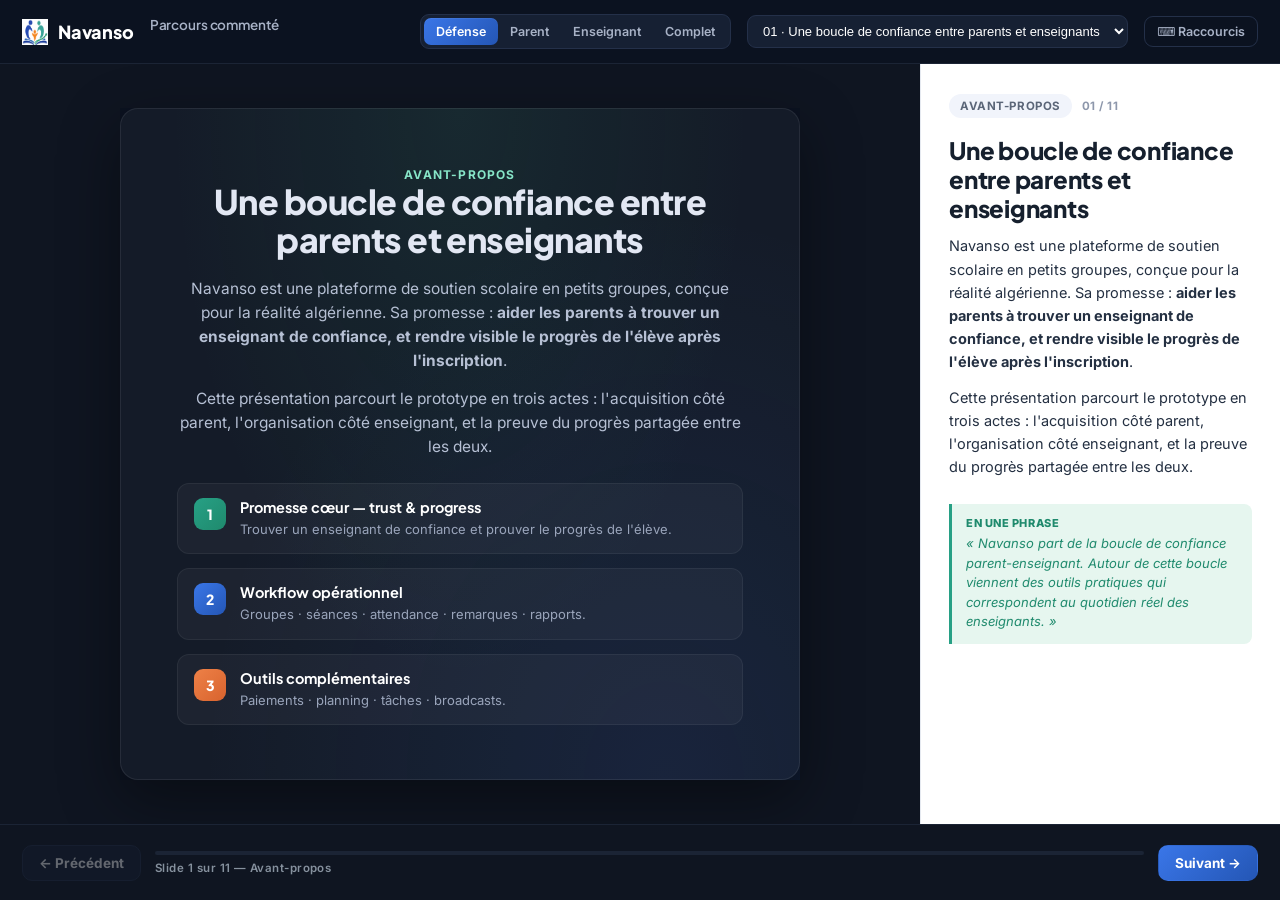
==== 03_CODED_MVP/navanso-coded-mvp-v1/walkthrough.html @ d0562bd4 "Initial commit: Navanso prototype + walkthrough (modes defense / parent / enseignant / complet)" ====
<!DOCTYPE html>
<html lang="fr">
<head>
<meta charset="utf-8"/>
<meta name="viewport" content="width=device-width,initial-scale=1"/>
<title>Navanso · Parcours commenté</title>
<link rel="preconnect" href="https://fonts.googleapis.com"/>
<link rel="preconnect" href="https://fonts.gstatic.com" crossorigin/>
<link href="https://fonts.googleapis.com/css2?family=Inter:wght@400;500;600;700;800&family=Plus+Jakarta+Sans:wght@600;700;800&display=swap" rel="stylesheet"/>
<style>
:root{
  --blue-700:#2456B5; --blue-800:#1E3A8A; --blue-600:#3A76E8; --blue-100:#D9E4FB; --blue-50:#EEF3FD;
  --green-700:#1F8A6D; --green-600:#27A085; --green-100:#D6F0E2; --green-50:#E6F6EF;
  --orange-600:#D8632E; --orange-500:#EE8147; --orange-50:#FDEEDF;
  --ink:#16202E; --ink-2:#243042; --muted:#5B6678; --faint:#8D97AB;
  --line:#E5E9F0; --line-2:#F0F2F7; --bg:#F4F6FA;
  --font:'Inter',system-ui,sans-serif;
  --font-d:'Plus Jakarta Sans','Inter',system-ui,sans-serif;
}
*{box-sizing:border-box}
html,body{height:100%;margin:0;padding:0}
body{font-family:var(--font);background:#0B1220;color:var(--ink);overflow:hidden}
button{font-family:inherit}

.stage{
  display:grid;
  grid-template-columns:1fr 400px;
  grid-template-rows:64px 1fr 76px;
  grid-template-areas:
    "topbar topbar"
    "frame  commentary"
    "footer footer";
  height:100vh; width:100vw;
}

/* TOPBAR */
.topbar{
  grid-area:topbar; background:#0B1220; color:#fff;
  display:flex; align-items:center; gap:16px;
  padding:0 22px; border-bottom:1px solid #1B2435;
}
.topbar .brand{display:flex;align-items:center;gap:10px;font-family:var(--font-d);font-weight:800;letter-spacing:-.01em;font-size:18px}
.topbar .brand img{height:26px;width:26px}
.topbar .title{font-weight:600;color:#A8B2C6;font-size:13.5px}
.topbar .spacer{flex:1}
.topbar .pick{
  background:#162033; color:#fff; border:1px solid #243049; border-radius:9px;
  padding:7px 11px; font-size:13px; outline:none; min-width:280px;
}
.topbar .help-btn{
  background:transparent; color:#A8B2C6; border:1px solid #243049; border-radius:9px;
  padding:7px 12px; font-size:12.5px; font-weight:600; cursor:pointer;
}
.topbar .help-btn:hover{background:#162033;color:#fff}
.mode-seg{
  display:inline-flex; background:#162033; border:1px solid #243049; border-radius:9px; padding:3px;
}
.mode-seg button{
  background:transparent; color:#A8B2C6; border:0; padding:6px 12px; font-size:12.5px;
  font-weight:600; border-radius:7px; cursor:pointer; transition:.15s ease;
}
.mode-seg button.on{background:linear-gradient(135deg,#3A76E8,#2456B5); color:#fff; box-shadow:0 1px 0 rgba(255,255,255,.06) inset}
.mode-seg button:hover:not(.on){background:rgba(255,255,255,.05); color:#fff}

/* FRAME PANE */
.frame-pane{grid-area:frame; position:relative; background:#0F1521; overflow:hidden}
.frame-wrap{
  position:absolute; inset:0; display:flex; align-items:center; justify-content:center;
  padding:20px; overflow:hidden;
}
.iframe-desktop{
  width:1440px; height:900px; border:0; background:#fff;
  box-shadow:0 30px 80px rgba(0,0,0,.45), 0 0 0 1px rgba(255,255,255,.05);
  border-radius:14px; transform:scale(0.62); transform-origin:center center;
  transition:opacity .25s ease;
}
.iframe-mobile-wrap{
  position:relative; width:400px; height:740px; padding:12px;
  background:#0F1521; border:1.5px solid #1F2840; border-radius:42px;
  box-shadow:0 30px 80px rgba(0,0,0,.55), inset 0 0 0 1px rgba(255,255,255,.04);
}
.iframe-mobile-wrap::before{
  content:''; position:absolute; top:6px; left:50%; transform:translateX(-50%);
  width:88px; height:5px; background:#1F2840; border-radius:99px;
}
.iframe-mobile{
  width:100%; height:100%; border:0; background:#fff; border-radius:30px;
}
.frame-loading{
  position:absolute; inset:0; display:flex; align-items:center; justify-content:center;
  color:#5C6885; font-size:13px; pointer-events:none; opacity:0; transition:opacity .2s;
}
.frame-loading.on{opacity:1}
.no-frame{
  display:flex; align-items:center; justify-content:center;
  background:radial-gradient(ellipse at 50% 0%, rgba(46,168,108,.10), transparent 60%),
             radial-gradient(ellipse at 80% 100%, rgba(58,118,232,.10), transparent 60%),
             #0B1220;
}
.no-frame .card{
  background:rgba(255,255,255,.04); border:1px solid rgba(255,255,255,.08);
  border-radius:18px; padding:54px 56px; max-width:680px; text-align:center; color:#E2E7F3;
  box-shadow:0 20px 60px rgba(0,0,0,.40);
}
.no-frame .card .kicker{
  color:#86E5C7; font-size:12px; font-weight:700; letter-spacing:.10em; text-transform:uppercase;
  margin-bottom:14px;
}
.no-frame .card h2{
  font-family:var(--font-d); font-size:34px; font-weight:800; line-height:1.12;
  margin:0 0 18px; letter-spacing:-.015em;
}
.no-frame .card p{margin:0 0 14px; color:#B6C0D4; font-size:15.5px; line-height:1.55}
.no-frame .layers{display:grid;gap:14px;margin-top:24px;text-align:left}
.no-frame .layer{
  display:flex;align-items:flex-start;gap:14px;
  padding:14px 16px;background:rgba(255,255,255,.04);border-radius:12px;border:1px solid rgba(255,255,255,.06);
}
.no-frame .layer .num{
  flex:none; width:32px;height:32px;border-radius:9px;display:grid;place-items:center;
  font-family:var(--font-d);font-weight:800;font-size:14px;color:#fff;
}
.no-frame .layer.l1 .num{background:linear-gradient(135deg,#27A085,#1F8A6D)}
.no-frame .layer.l2 .num{background:linear-gradient(135deg,#3A76E8,#2456B5)}
.no-frame .layer.l3 .num{background:linear-gradient(135deg,#EE8147,#D8632E)}
.no-frame .layer h4{margin:0 0 4px;font-size:14.5px;font-weight:700;color:#fff;font-family:var(--font-d)}
.no-frame .layer p{margin:0;font-size:13px;color:#9AA5BB;line-height:1.5}

/* COMMENTARY */
.comm-pane{
  grid-area:commentary; background:#fff; padding:30px 28px 24px;
  overflow-y:auto; border-left:1px solid var(--line);
  display:flex; flex-direction:column; gap:0;
}
.act-row{display:flex; align-items:center; gap:10px; margin-bottom:18px}
.act-badge{
  display:inline-flex; align-items:center; gap:8px;
  padding:5px 11px; border-radius:99px; font-size:11.5px; font-weight:700;
  letter-spacing:.05em; text-transform:uppercase;
}
.act-badge.intro{background:#F1F4FB;color:var(--muted)}
.act-badge.a1{background:var(--green-50);color:var(--green-700)}
.act-badge.a2{background:var(--blue-50);color:var(--blue-700)}
.act-badge.a3{background:var(--orange-50);color:var(--orange-600)}
.act-badge.outils{background:#EEF1F7;color:#3F4A60}
.act-badge.close{background:#0B1220;color:#86E5C7}
.act-badge.valid-parent{background:var(--green-50);color:var(--green-700)}
.act-badge.valid-tutor{background:var(--blue-50);color:var(--blue-700)}
.step-num{font-size:11.5px; font-weight:700; color:var(--faint); letter-spacing:.04em}
.title{
  font-family:var(--font-d); font-size:24px; font-weight:800; line-height:1.2;
  margin:0 0 12px; letter-spacing:-.01em; color:var(--ink);
}
.subtitle{font-size:13px; color:var(--faint); font-weight:600; margin:0 0 18px}
.commentary p{font-size:14.5px; line-height:1.6; color:var(--ink-2); margin:0 0 12px}
.why{
  margin-top:18px; padding:14px 16px; border-radius:12px;
  background:linear-gradient(140deg, var(--blue-50), #fff 70%);
  border:1px solid var(--blue-100);
}
.why .eyebrow{
  font-size:11px; font-weight:800; color:var(--blue-700); letter-spacing:.06em;
  text-transform:uppercase; margin-bottom:6px; display:block;
}
.why p{font-size:13.5px; line-height:1.55; color:var(--ink-2); margin:0}
.quote{
  margin-top:14px; padding:12px 14px; border-left:3px solid var(--green-600);
  background:var(--green-50); border-radius:0 8px 8px 0;
}
.quote span{
  font-size:11px; font-weight:800; color:var(--green-700); letter-spacing:.05em;
  text-transform:uppercase; display:block; margin-bottom:4px;
}
.quote p{font-size:13px; line-height:1.5; color:var(--green-700); margin:0; font-style:italic}

/* FOOTER */
.footer{
  grid-area:footer; background:#0F1521; color:#fff;
  display:flex; align-items:center; gap:14px; padding:0 22px;
  border-top:1px solid #1B2435;
}
.btn{
  display:inline-flex; align-items:center; gap:8px;
  padding:9px 16px; border-radius:10px; font-size:13.5px; font-weight:700;
  border:1px solid #243049; background:#162033; color:#fff; cursor:pointer;
  transition:all .15s ease;
}
.btn:hover:not(:disabled){background:#1E2A42;border-color:#324A75}
.btn:disabled{opacity:.35;cursor:not-allowed}
.btn.primary{background:linear-gradient(135deg,#3A76E8,#2456B5);border-color:transparent}
.btn.primary:hover{background:linear-gradient(135deg,#4685F3,#2A60C8)}
.progress{flex:1; display:flex; flex-direction:column; gap:6px}
.progress .bar{
  height:4px; background:#1B2435; border-radius:2px; overflow:hidden;
}
.progress .bar i{
  display:block; height:100%; background:linear-gradient(90deg,#27A085,#3A76E8,#EE8147);
  border-radius:2px; transition:width .35s ease;
}
.progress .label{font-size:11.5px; color:#86919E; font-weight:600; letter-spacing:.04em}

/* HELP OVERLAY */
.help-overlay{
  position:fixed; inset:0; background:rgba(8,12,22,.78); z-index:50;
  display:flex; align-items:center; justify-content:center; padding:20px;
  opacity:0; pointer-events:none; transition:opacity .2s;
}
.help-overlay.on{opacity:1; pointer-events:auto}
.help-overlay .box{
  background:#fff; border-radius:18px; max-width:520px; width:100%;
  padding:30px 32px; box-shadow:0 30px 80px rgba(0,0,0,.50);
}
.help-overlay h3{font-family:var(--font-d); font-size:20px; margin:0 0 14px; font-weight:800}
.help-overlay .key{
  display:inline-block; min-width:34px; padding:3px 8px; background:var(--bg);
  border:1px solid var(--line); border-radius:6px; font-family:Menlo,monospace; font-size:12px;
  text-align:center; font-weight:700; margin-right:8px;
}
.help-overlay .kr{display:flex;align-items:center;gap:10px;padding:6px 0;font-size:13.5px;color:var(--ink-2)}

/* Mid-size screens — keep the side-by-side layout but shrink the iframe */
@media (max-width: 1280px){
  .stage{grid-template-columns:1fr 360px}
  .iframe-desktop{transform:scale(0.54)}
}
@media (max-width: 1100px){
  .stage{grid-template-columns:1fr 320px}
  .iframe-desktop{transform:scale(0.46)}
}

/* Mobile hint banner — hidden by default (desktop), shown only on mobile */
.mobile-hint{display:none}

/* B19.2 + B19.3 — Mobile (tablets in portrait + phones).
   Layout uses flex column with explicit `order` so the commentary appears
   ABOVE the iframe. The iframe gets a phone-bezel look (rounded corners +
   notch indicator) so it visually reads as an interactive phone screen,
   and a hint banner above it tells the user it's tappable/scrollable. */
@media (max-width: 860px){
  html, body{overflow:auto; height:auto}
  .stage{
    display:flex; flex-direction:column;
    height:auto; min-height:100vh; width:100%;
    grid-template-columns:none; grid-template-rows:none; grid-template-areas:none;
  }

  /* Order: topbar → commentary → frame (with hint inside) → footer */
  .topbar    {order:1; position:sticky; top:0;    z-index:30; height:56px; padding:0 12px; gap:8px}
  .comm-pane {order:2}
  .frame-pane{order:3}
  .footer    {order:4; position:sticky; bottom:0; z-index:30; height:60px; padding:0 14px; gap:10px}

  /* Topbar cleanup */
  .topbar .brand{font-size:15px}
  .topbar .brand img{height:22px;width:22px}
  .topbar .title{display:none}
  .topbar .help-btn{display:none}
  .topbar .pick{display:none}
  .topbar .spacer{display:none}
  .mode-seg{padding:2px; margin-left:auto}
  .mode-seg button{padding:6px 9px; font-size:11.5px; border-radius:6px}

  /* Commentary above the iframe — with a left accent stripe coloured
     by the current act, for a smoother visual tie to the content. */
  .comm-pane{
    grid-area:auto; background:#fff;
    border-left:0; border-bottom:1px solid var(--line);
    padding:18px 20px 20px;
    max-height:none; overflow:visible;
    position:relative;
  }
  .comm-pane::before{
    content:''; position:absolute;
    left:0; top:18px; bottom:18px; width:3px;
    background:var(--act-color, var(--blue-700));
    border-radius:0 3px 3px 0;
  }
  .title{font-size:20px; line-height:1.2; margin:0 0 10px; letter-spacing:-.01em}
  .commentary p{font-size:14px; line-height:1.55; margin-bottom:10px; color:var(--ink-2)}
  .why{margin-top:14px; padding:11px 13px; background:var(--bg); border:1px solid var(--line); border-radius:10px}
  .why .eyebrow{font-size:10.5px}
  .why p{font-size:13px; line-height:1.5}
  .quote{margin-top:12px; padding:10px 13px}
  .quote p{font-size:12.5px; line-height:1.5}
  .quote span{font-size:10.5px}
  .act-row{margin-bottom:12px; gap:8px}
  .act-badge{font-size:10.5px; padding:4px 9px}
  .step-num{font-size:11px}

  /* Mobile hint banner — shows "scroll/tap to interact" cue */
  .mobile-hint{
    display:flex; align-items:center; justify-content:center; gap:8px;
    padding:11px 14px;
    background:linear-gradient(180deg,#162033,#0F1521);
    color:#B6C0D4; font-size:12.5px; font-weight:600;
    border-bottom:1px solid #1F2840;
  }
  .mobile-hint .ic{font-size:15px}

  /* Frame pane = phone bezel area */
  .frame-pane{
    grid-area:auto; display:flex; flex-direction:column;
    overflow:visible; padding:0; min-height:560px;
    background:#0B1220;
  }
  .frame-wrap{
    position:relative; inset:auto;
    padding:16px 12px 22px;
    flex:1;
    display:flex; flex-direction:column;
    align-items:center; justify-content:flex-start;
  }
  /* Notch indicator (small pill at top of the frame) */
  .frame-wrap::before{
    content:''; display:block;
    width:70px; height:4px; background:#1F2840;
    border-radius:99px; margin:0 auto 12px;
  }

  /* All iframes (desktop + mobile screens) look like phone-screens on mobile */
  .iframe-desktop, .iframe-mobile{
    width:100%; max-width:360px; margin:0 auto;
    display:block; background:#fff;
    border-radius:18px; transform:none;
    box-shadow:0 10px 28px rgba(0,0,0,.40);
  }
  .iframe-desktop{height:540px}
  .iframe-mobile{height:540px}

  /* Mobile-only slides had their own bezel — strip it (frame-wrap is the bezel now) */
  .iframe-mobile-wrap{
    width:auto; max-width:none; height:auto;
    padding:0; margin:0;
    background:transparent; border:0; box-shadow:none;
  }
  .iframe-mobile-wrap::before{display:none}

  /* Intro / closing / validation slides have NO iframe; the commentary panel
     already shows their content. Drop the duplicate no-frame card on mobile. */
  body.no-iframe-slide .frame-pane{display:none}
  body.no-iframe-slide .mobile-hint{display:none}

  .btn{padding:8px 12px; font-size:12.5px}
  .progress .label{font-size:10.5px}
}

/* Extra-narrow phones — hide brand text, shrink mode buttons further */
@media (max-width: 420px){
  .topbar .brand span{display:none}
  .mode-seg button{padding:5px 7px; font-size:11px}
  .btn{padding:7px 10px; font-size:12px}
}
</style>
</head>
<body>
<div class="stage">

  <!-- TOPBAR -->
  <header class="topbar">
    <div class="brand">
      <img src="assets/navanso-mark.png" alt="Navanso"/>
      <span>Navanso</span>
    </div>
    <span class="title">Parcours commenté</span>
    <div class="spacer"></div>
    <div class="mode-seg" id="modeSeg">
      <button data-mode="defense" title="Parcours défense — 11 slides, ≈ 4 min">Défense</button>
      <button data-mode="parent"  title="Validation côté parent — 9 slides, ≈ 3-4 min">Parent</button>
      <button data-mode="tutor"   title="Validation côté enseignant — 10 slides, ≈ 5-6 min">Enseignant</button>
      <button data-mode="full"    title="Walkthrough complet — 26 slides">Complet</button>
    </div>
    <select id="picker" class="pick" title="Aller à un écran"></select>
    <button class="help-btn" id="helpBtn">⌨ Raccourcis</button>
  </header>

  <!-- FRAME -->
  <div class="frame-pane" id="framePane">
    <!-- Hint banner shown only on mobile; hidden on text-only slides -->
    <div class="mobile-hint" id="mobileHint">
      <span class="ic">👆</span>
      <span>Faites défiler ou touchez l'écran pour interagir comme dans l'application.</span>
    </div>
    <div class="frame-wrap" id="frameWrap"></div>
    <div class="frame-loading" id="frameLoading">Chargement…</div>
  </div>

  <!-- COMMENTARY -->
  <aside class="comm-pane" id="commPane"></aside>

  <!-- FOOTER -->
  <footer class="footer">
    <button class="btn" id="prevBtn">← Précédent</button>
    <div class="progress">
      <div class="bar"><i id="progBar"></i></div>
      <div class="label"><span id="progLbl">—</span></div>
    </div>
    <button class="btn primary" id="nextBtn">Suivant →</button>
  </footer>
</div>

<!-- HELP -->
<div class="help-overlay" id="helpOv">
  <div class="box">
    <h3>Raccourcis clavier</h3>
    <div class="kr"><span class="key">→</span> Slide suivante</div>
    <div class="kr"><span class="key">←</span> Slide précédente</div>
    <div class="kr"><span class="key">Home</span> Première slide</div>
    <div class="kr"><span class="key">End</span> Dernière slide</div>
    <div class="kr"><span class="key">F</span> Plein écran (recommandé pour le jury)</div>
    <div class="kr"><span class="key">?</span> Cette aide</div>
    <div class="kr"><span class="key">Esc</span> Fermer</div>
  </div>
</div>

<script>
const PROTO = 'Navanso%20Prototype.html';

/* SLIDES — 26 étapes en 3 actes + intro + outils + closing.
   - hash      : route du prototype (vide = pas de frame, slide texte)
   - mobile    : true → cadre téléphone vertical
   - preCmd    : JS exécuté dans le contexte iframe avant la navigation
   - scrollTo  : sélecteur d'élément à scroller dans l'iframe après chargement
   - act       : intro | a1 | a2 | a3 | outils | close (classe CSS du badge)
   - actLabel  : libellé du badge en haut
   - title, body[], why, quote
*/
const SLIDES = [

  // ─── INTRO ───────────────────────────────────────────────────────────
  {
    act:'intro', actLabel:'Avant-propos', step:'00',
    title:'Une boucle de confiance entre parents et enseignants',
    body:[
      'Navanso est une plateforme de soutien scolaire en petits groupes, conçue pour la réalité algérienne. Sa promesse : <b>aider les parents à trouver un enseignant de confiance, et rendre visible le progrès de l\'élève après l\'inscription</b>.',
      'Cette présentation parcourt le prototype en trois actes : l\'acquisition côté parent, l\'organisation côté enseignant, et la preuve du progrès partagée entre les deux.'
    ],
    quote:'Navanso part de la boucle de confiance parent-enseignant. Autour de cette boucle viennent des outils pratiques qui correspondent au quotidien réel des enseignants.',
    layers:true
  },

  // ─── ACTE 1 — LE PARENT VEUT DE LA CONFIANCE ────────────────────────
  {
    act:'a1', actLabel:'Acte 1 · Le parent cherche un enseignant', step:'01',
    title:'Page d\'accueil — l\'élève au centre',
    hash:'landing',
    body:[
      'Trois figures gravitent autour de la marque Navanso : le parent, l\'enseignant et le rapport partagé. L\'élève, symbolisé par le logo central, est ce qui les relie.',
      'Deux appels à l\'action distincts : <b>Trouver un enseignant</b> pour les parents, <b>Devenir enseignant</b> pour les enseignants.'
    ],
    why:'Navanso s\'adresse à deux audiences qui vivent dans la même plateforme : les parents qui cherchent un suivi de qualité, et les enseignants qui veulent mieux organiser leur travail.'
  },
  {
    act:'a1', actLabel:'Acte 1 · Le parent cherche un enseignant', step:'02',
    title:'Le parcours en quatre étapes',
    hash:'landing', scrollText:'parcours',
    body:[
      'Quatre cartes résument l\'expérience du parent : <b>Je trouve un enseignant · Je demande une séance d\'essai · L\'enseignant suit mon enfant · Je reçois un rapport clair</b>.',
      'Le parcours est raconté à la première personne pour rendre le projet immédiatement concret.'
    ],
    why:'La séance d\'essai est placée délibérément au milieu du parcours : elle correspond à la pratique réelle où parents et enseignants se rencontrent avant tout engagement.'
  },
  {
    act:'a1', actLabel:'Acte 1 · Le parent cherche un enseignant', step:'03',
    title:'Recherche d\'enseignants',
    hash:'parent-search',
    body:[
      'Filtres par matière, niveau, wilaya et format (présentiel ou en ligne). Chaque carte affiche la capacité du groupe — par exemple <b>4 places restantes sur 8</b> — et une fourchette de prix indicative.',
      'L\'icône cœur permet de sauvegarder un enseignant pour le comparer plus tard.'
    ],
    why:'Voir la capacité du groupe et les places disponibles avant tout contact aide les parents à filtrer leurs choix sans appel inutile.'
  },
  {
    act:'a1', actLabel:'Acte 1 · Le parent cherche un enseignant', step:'04',
    title:'Profil de l\'enseignant',
    hash:'tutor-profile/t1',
    body:[
      'Présentation, matières enseignées, niveaux couverts, méthode pédagogique, groupes disponibles et vitrine avec les preuves fournies par l\'enseignant (diplômes, photos, témoignages).',
      'Un panneau de contact accompagne le parent tout au long de la lecture, avec un bouton WhatsApp et un exemple de rapport pour rassurer avant l\'échange.'
    ],
    why:'Le profil enseignant est l\'écran qui établit la confiance avant le premier contact. Il remplace les recommandations informelles par une présentation structurée et vérifiable.'
  },
  {
    act:'a1', actLabel:'Acte 1 · Le parent cherche un enseignant', step:'05',
    title:'Présélection et comparaison',
    hash:'shortlist',
    preCmd:'Nav.shortlistClear&&Nav.shortlistClear();["t1","t3","t4"].forEach(id=>Nav.shortlistToggle&&Nav.shortlistToggle(id));',
    body:[
      'Tableau de comparaison côte à côte : tarif, places disponibles, taille maximale, format, localisation, note moyenne, disponibilité d\'une séance d\'essai.',
      'Une note rappelle que beaucoup de parents préfèrent appeler deux ou trois enseignants par WhatsApp avant de choisir.'
    ],
    why:'Cette étape de comparaison existe déjà dans les habitudes des parents — Navanso la structure sans remplacer le contact direct.'
  },
  {
    act:'a1', actLabel:'Acte 1 · Le parent cherche un enseignant', step:'06',
    title:'Demande d\'inscription ou de séance d\'essai',
    hash:'inquiry/t1',
    body:[
      'Formulaire structuré : nom de l\'enfant, niveau, créneaux préférés, objectif. Une case à cocher permet de demander une <b>séance d\'essai gratuite</b>.',
      'À l\'envoi, l\'enseignant reçoit une notification et une conversation s\'ouvre automatiquement avec un message de bienvenue.'
    ],
    why:'La séance d\'essai offre au parent et à l\'enseignant l\'occasion de se rencontrer avant tout engagement, créant une transition plus douce entre la recherche et l\'inscription.'
  },

  // ─── ACTE 2 — L'ENSEIGNANT A BESOIN D'ORGANISATION ──────────────────
  {
    act:'a2', actLabel:'Acte 2 · L\'enseignant organise son suivi', step:'07',
    title:'Tableau de bord de l\'enseignant',
    hash:'dashboard',
    preCmd:'NavAuth&&NavAuth.login&&NavAuth.login();',
    body:[
      'Après la prise de contact, Navanso ne s\'arrête pas à la mise en relation : la plateforme aide l\'enseignante à structurer le suivi réel de l\'élève.',
      'En haut, une carte met en avant la <b>prochaine séance</b> avec son sujet, les points à reprendre et le lieu. Trois actions rapides en dessous : ajouter un élève, générer un rapport, voir les élèves à suivre.',
      'Une section liste les élèves qui méritent une attention particulière — présence en baisse ou rapport en attente d\'envoi.'
    ],
    why:'L\'enseignant voit immédiatement ce qui demande son attention, sans avoir à fouiller dans plusieurs menus.'
  },
  {
    act:'a2', actLabel:'Acte 2 · L\'enseignant organise son suivi', step:'08',
    title:'Navigation : Espace et Outils',
    hash:'dashboard',
    body:[
      'La barre latérale est organisée en deux groupes : <b>Espace</b> pour le suivi quotidien (tableau de bord, groupes, élèves, messages, évaluations, rapports), et <b>Outils</b> pour les fonctions complémentaires (planning, tâches, paiements).',
      'Cette séparation traduit la priorité accordée au suivi pédagogique par rapport à la gestion administrative.'
    ],
    why:'L\'organisation visuelle reflète la philosophie de Navanso : le suivi de l\'élève et la communication avec le parent passent avant la cadence administrative.'
  },
  {
    act:'a2', actLabel:'Acte 2 · L\'enseignant organise son suivi', step:'09',
    title:'Mes groupes',
    hash:'groups',
    body:[
      'Vue d\'ensemble filtrable : groupes actifs, complets, archivés. Chaque carte montre la capacité du groupe, les places restantes, la prochaine séance et le nombre d\'élèves nécessitant un suivi.',
      'Un bouton met en avant la création d\'un nouveau groupe.'
    ],
    why:'Les enseignants de soutien algériens travaillent presque toujours en petits groupes. L\'organisation par groupe correspond à leur réalité quotidienne.'
  },
  {
    act:'a2', actLabel:'Acte 2 · L\'enseignant organise son suivi', step:'10',
    title:'Détail d\'un groupe',
    hash:'group-detail/g1',
    body:[
      'Trois onglets organisent la vie du groupe : <b>Élèves · Séances · Paiements</b>. Un panneau latéral résume la prochaine séance et propose des actions comme l\'envoi d\'un message groupé sur WhatsApp.',
      'Toutes les opérations liées à un groupe se font depuis cette seule page.'
    ],
    why:'Tout ce qui concerne un groupe — élèves, séances, paiements, communication — est accessible depuis le même endroit, évitant la dispersion entre plusieurs écrans.'
  },
  {
    act:'a2', actLabel:'Acte 2 · L\'enseignant organise son suivi', step:'11',
    title:'Profil d\'un élève',
    hash:'student-profile/s1',
    body:[
      'Trois onglets : <b>Suivi · Historique · Rapports</b>. Le suivi affiche les points faibles en cours et ceux déjà résolus, avec une progression visuelle.',
      'L\'historique liste toutes les séances passées avec présence et remarques ; l\'onglet rapports archive les envois précédents.'
    ],
    why:'Le profil élève conserve la mémoire de toutes les séances passées et des progrès réalisés, séance après séance.'
  },
  {
    act:'a2', actLabel:'Acte 2 · L\'enseignant organise son suivi', step:'12',
    title:'Préparation d\'une séance',
    hash:'session-plan/sess4',
    body:[
      'Avant la séance, l\'enseignant définit le sujet, les items à couvrir et les points reportés de la séance précédente. Une option permet de cloner rapidement la séance précédente.',
      'La préparation est distincte de la saisie qui aura lieu après le cours.'
    ],
    why:'Préparer une séance, même brièvement, améliore la qualité du suivi et permet de reprendre exactement là où la séance précédente s\'était arrêtée.'
  },
  {
    act:'a2', actLabel:'Acte 2 · L\'enseignant organise son suivi', step:'13',
    title:'Saisie d\'une séance',
    hash:'session-entry/sess4',
    body:[
      'Pour chaque élève : statut <b>Présent · Retard · Absent · Excusé</b>, remarque libre, et une note attribuée en un clic (8/10/12/14/16/18) ou saisie librement.',
      'L\'enseignant coche aussi ce qui a été couvert dans le programme, ajoute des items improvisés, note les devoirs et ce qu\'il veut retenir pour la prochaine séance.'
    ],
    why:'La saisie est conçue pour prendre environ trente secondes par élève après une séance, sans transformer l\'enseignant en agent administratif.'
  },
  {
    act:'a2', actLabel:'Acte 2 · L\'enseignant organise son suivi', step:'14',
    title:'Évaluations agrégées',
    hash:'assessment',
    body:[
      'Vue d\'ensemble des points faibles sur l\'ensemble du groupe, avec le nombre d\'élèves concernés par chaque sujet.',
      'Permet d\'identifier ce qui mérite d\'être retravaillé collectivement lors des prochaines séances.'
    ],
    why:'Les remarques saisies pendant les séances alimentent plusieurs vues : suivi individuel, vue par groupe, et génération des rapports parents.'
  },
  {
    act:'a2', actLabel:'Acte 2 · L\'enseignant organise son suivi', step:'15',
    title:'Boîte de réception des messages',
    hash:'messages',
    body:[
      'Vue unifiée des conversations avec les parents, organisée par statut : <b>Nouveau · En cours · Lu</b>. Un aperçu de la dernière remarque de séance donne le contexte avant ouverture.',
      'Les premiers contacts (demandes d\'inscription sans suite) sont distingués des conversations actives.'
    ],
    why:'La communication parent-enseignant est centralisée avec le contexte de l\'élève à portée de main, sans remplacer les canaux personnels comme WhatsApp.'
  },
  {
    act:'a2', actLabel:'Acte 2 · L\'enseignant organise son suivi', step:'16',
    title:'Conversation avec un parent',
    hash:'thread/th1',
    body:[
      'L\'en-tête rappelle l\'élève concerné, son groupe et la dernière séance. Les statuts <b>Vu</b> et <b>Lu</b> apparaissent sur les messages sortants.',
      'Un message de bienvenue est généré automatiquement au moment de l\'inscription d\'un nouveau parent.'
    ],
    why:'Chaque conversation est ancrée dans son contexte — élève concerné, groupe, dernière séance — pour des échanges plus précis.'
  },

  // ─── ACTE 3 — LE PROGRÈS DEVIENT VISIBLE ────────────────────────────
  {
    act:'a3', actLabel:'Acte 3 · Le progrès devient visible', step:'17',
    title:'Génération d\'un rapport',
    hash:'report-gen/s1',
    preCmd:'NavAuth&&NavAuth.login&&NavAuth.login();',
    body:[
      'À partir des remarques saisies au fil des séances, un assistant propose une rédaction structurée : présence, note récente, points forts, points faibles, recommandation pour la maison.',
      'L\'enseignant relit, modifie chaque section et <b>valide</b> avant l\'envoi. Aucun rapport ne part sans validation humaine.'
    ],
    why:'L\'assistant aide à structurer les observations en un rapport clair, mais l\'enseignant garde le contrôle complet : il édite et valide chaque section avant le partage.'
  },
  {
    act:'a3', actLabel:'Acte 3 · Le progrès devient visible', step:'18',
    title:'Centre de gestion des rapports',
    hash:'reports',
    body:[
      'Liste organisée par statut : à envoyer, envoyés, accusés de réception reçus du parent. Une option permet de générer les rapports d\'un groupe entier en une fois.',
      'Quand un parent ouvre puis confirme la réception, la notification revient à l\'enseignant.'
    ],
    why:'L\'enseignant suit l\'état de chaque rapport : à envoyer, envoyé, lu, accusé réception par le parent.'
  },
  {
    act:'a3', actLabel:'Acte 3 · Le progrès devient visible', step:'19',
    title:'Rapport reçu par le parent (mobile)',
    hash:'parent-report/r-yacine-mai-2026', mobile:true,
    body:[
      'Le rapport est composé de sept blocs courts : en-tête validé · ce mois en une phrase · présence et note · progrès du mois · points à travailler · ce qu\'il y a à faire à la maison · note personnelle de l\'enseignant.',
      'En bas de page, le parent peut accuser réception, partager sur WhatsApp, télécharger ou imprimer le rapport.'
    ],
    why:'Le rapport est conçu pour être lu rapidement sur téléphone et facilement partagé avec la famille. Les blocs sont courts pour garder l\'essentiel sans alourdir.'
  },
  {
    act:'a3', actLabel:'Acte 3 · Le progrès devient visible', step:'20',
    title:'Partage WhatsApp',
    hash:'whatsapp-share', mobile:true,
    body:[
      'Aperçu du message tel qu\'il arrivera dans la conversation WhatsApp du parent : une carte résumée du rapport et un texte d\'accompagnement.',
      'Un sélecteur permet d\'envoyer le message en <b>français</b> ou en <b>mélange arabe-français</b>, selon les préférences du parent.'
    ],
    why:'Le rapport est partagé sur WhatsApp, le canal que les parents utilisent déjà au quotidien — Navanso s\'intègre à cet usage plutôt que de chercher à le remplacer.'
  },
  {
    act:'a3', actLabel:'Acte 3 · Le progrès devient visible', step:'21',
    title:'Espace parent — vue famille',
    hash:'parent-home/pa1', mobile:true,
    body:[
      'Vue synthétique pour les parents : prochaine séance par enfant, archive des rapports reçus, statut des paiements (à jour, en attente, en retard).',
      'L\'interface est volontairement légère, sans flux d\'activités ni notifications répétées.'
    ],
    why:'L\'espace parent vise la rassurance, pas la surveillance — une vue calme qui donne les informations essentielles sans alourdir.'
  },

  // ─── OUTILS (LAYER 3) ───────────────────────────────────────────────
  {
    act:'outils', actLabel:'Outils complémentaires', step:'22',
    title:'Planning hebdomadaire',
    hash:'planning',
    preCmd:'NavAuth&&NavAuth.login&&NavAuth.login();',
    body:[
      'Calendrier de la semaine, du dimanche au samedi — adapté au calendrier algérien où le weekend tombe en milieu de semaine.',
      'Navigation entre les semaines précédentes et suivantes ; un clic ouvre la séance pour la préparer ou la saisir.'
    ],
    why:'Un calendrier hebdomadaire pour visualiser les séances à venir et passer rapidement d\'une séance à l\'autre.'
  },
  {
    act:'outils', actLabel:'Outils complémentaires', step:'23',
    title:'Mes tâches',
    hash:'todos',
    body:[
      'Liste des tâches que l\'enseignant veut retenir, rattachées à un élève, un groupe ou une séance. Une tâche non terminée se reporte automatiquement à la séance suivante.',
      'Un composer rapide permet d\'ajouter une tâche en un instant.'
    ],
    why:'Les tâches peuvent être rattachées à un élève, un groupe ou une séance, et se reportent automatiquement si elles n\'ont pas été faites.'
  },
  {
    act:'outils', actLabel:'Outils complémentaires', step:'24',
    title:'Suivi des paiements',
    hash:'payments',
    body:[
      'Suivi des paiements mensuels par groupe et par élève. Statuts : <b>payé · en attente · en retard</b>, avec un récapitulatif en haut de page.',
      'Aucun traitement de paiement en ligne — il s\'agit d\'un simple suivi des règlements cash, adapté à la pratique courante en Algérie.'
    ],
    why:'Suivi simple des paiements cash mensuels, sans intégration de paiement en ligne — adapté à la réalité du marché algérien.'
  },

  // ─── CLOSING ────────────────────────────────────────────────────────
  {
    act:'close', actLabel:'Synthèse · trois couches, une boucle', step:'25',
    title:'Trois couches, une boucle de confiance',
    body:[
      'Couche 1 — <b>Promesse cœur</b> : aider les parents à trouver un enseignant de confiance, et rendre visible le progrès de l\'élève.',
      'Couche 2 — <b>Suivi opérationnel</b> : groupes, séances, remarques et rapports — ce qui rend la promesse possible au quotidien.',
      'Couche 3 — <b>Outils complémentaires</b> : paiements, planning et tâches — ce qui rend le quotidien de l\'enseignant plus simple, sans détourner l\'attention du suivi.'
    ],
    quote:'Navanso se concentre sur la boucle de suivi et de confiance, avec des outils de gestion complémentaires qui facilitent l\'adoption.',
    closing:true
  },

  // ─── VALIDATION CLOSINGS ────────────────────────────────────────────
  // Slides 26 et 27 ne sont visibles qu'en mode parent et mode enseignant
  // respectivement. Filtrées hors mode complet.
  {
    act:'valid-parent', actLabel:'Validation · côté parent', step:'26',
    title:'Merci d\'avoir parcouru Navanso',
    body:[
      'Vous venez de découvrir le parcours côté parent : la recherche d\'un enseignant, la consultation des profils, la demande de séance d\'essai, et la réception d\'un rapport de suivi clair.',
      'Votre retour est précieux. Quelques questions courtes (≈ 3 minutes) pour comprendre ce qui vous a paru utile, rassurant, ou ce qui manquerait à votre tranquillité.'
    ],
    quote:'Lien du questionnaire parent : [à insérer]',
    closing:true,
    validationClosing:true
  },
  {
    act:'valid-tutor', actLabel:'Validation · côté enseignant', step:'27',
    title:'Merci d\'avoir parcouru Navanso',
    body:[
      'Vous venez de découvrir le parcours côté enseignant : la visibilité de votre profil, l\'organisation des groupes, la saisie d\'une séance et la génération d\'un rapport pour le parent.',
      'Votre retour est précieux. Quelques questions courtes (≈ 5 minutes) sur l\'utilité, le réalisme de la saisie, la valeur pour vos parents d\'élèves, et votre disposition à utiliser ce type d\'outil au quotidien.'
    ],
    quote:'Lien du questionnaire enseignant : [à insérer]',
    closing:true,
    validationClosing:true
  },
];

/* ───────── runtime ───────── */
const frameWrap = document.getElementById('frameWrap');
const frameLoading = document.getElementById('frameLoading');
const commPane  = document.getElementById('commPane');
const progBar   = document.getElementById('progBar');
const progLbl   = document.getElementById('progLbl');
const prevBtn   = document.getElementById('prevBtn');
const nextBtn   = document.getElementById('nextBtn');
const picker    = document.getElementById('picker');
const helpBtn   = document.getElementById('helpBtn');
const helpOv    = document.getElementById('helpOv');

/* B19 — Four viewing modes:
   - "defense" : 11-slide spine for the jury (~ 4 min)
   - "parent"  : 9-slide validation path for parents (~ 3-4 min)
   - "tutor"   : 10-slide validation path for tutors (~ 5-6 min)
   - "full"    : all 26 product slides for axe 6 / mémoire / internal review
   Validation closings (slides 26, 27) only appear in parent/tutor modes. */
const MODES = {
  defense: { label:'Défense',     indexes:[0, 1, 3, 4, 6, 7, 13, 17, 19, 20, 25] },
  parent:  { label:'Parent',      indexes:[0, 1, 3, 4, 5, 6, 19, 20, 26] },
  tutor:   { label:'Enseignant',  indexes:[0, 4, 7, 10, 13, 11, 17, 20, 24, 27] },
  full:    { label:'Complet',     indexes:null }, // null = all non-validation slides
};

// Mode resolution order:
//   1. URL param ?mode=parent|tutor|defense|full (lets us share pre-configured links)
//   2. localStorage previous choice
//   3. fallback 'defense'
// Old 'demo' key migrates to 'defense'.
const urlMode = new URLSearchParams(location.search).get('mode');
const savedMode = localStorage.getItem('nv_wt_mode');
let mode = MODES[urlMode] ? urlMode
         : (savedMode === 'demo') ? 'defense'
         : (MODES[savedMode] ? savedMode : 'defense');
// If the URL forced a mode, persist it so refreshes keep the same view.
if(MODES[urlMode]) localStorage.setItem('nv_wt_mode', urlMode);

function computeViewSlides(){
  const def = MODES[mode] || MODES.defense;
  if(def.indexes) return def.indexes.map(idx => SLIDES[idx]);
  // 'full' = every slide except validation closings (26, 27)
  return SLIDES.filter(s => !s.validationClosing);
}
let viewSlides = computeViewSlides();

let i = 0;
let currentFrame = null;
let lastHash = null;
let lastMobile = null;

const modeBtns = [...document.querySelectorAll('.mode-seg [data-mode]')];

function syncModeButtons(){
  modeBtns.forEach(b => b.classList.toggle('on', b.dataset.mode === mode));
}

/* (Re)build the picker dropdown based on current mode */
function rebuildPicker(){
  picker.innerHTML = '';
  viewSlides.forEach((s, idx) => {
    const o = document.createElement('option');
    o.value = idx;
    o.textContent = `${String(idx+1).padStart(2,'0')} · ${s.title}`;
    picker.appendChild(o);
  });
}
rebuildPicker();
syncModeButtons();
picker.addEventListener('change', e => goTo(+e.target.value));

function setMode(m){
  if(m === mode || !MODES[m]) return;
  mode = m;
  localStorage.setItem('nv_wt_mode', m);
  viewSlides = computeViewSlides();
  i = 0;
  rebuildPicker();
  syncModeButtons();
  render();
}

modeBtns.forEach(b => b.addEventListener('click', () => setMode(b.dataset.mode)));

function buildFrame(slide){
  // (re)create the frame element only if mobile/desktop changed or hash differs.
  const wantMobile = !!slide.mobile;
  if(lastMobile === wantMobile && currentFrame && lastHash !== slide.hash){
    // reuse: just update src
    setSrc(slide);
    return;
  }
  frameWrap.innerHTML = '';
  if(!slide.hash){
    renderNoFrame(slide);
    currentFrame = null; lastMobile = null; lastHash = null;
    return;
  }
  if(wantMobile){
    const wrap = document.createElement('div');
    wrap.className = 'iframe-mobile-wrap';
    const f = document.createElement('iframe');
    f.className = 'iframe-mobile';
    f.id = 'protoFrame';
    wrap.appendChild(f);
    frameWrap.appendChild(wrap);
    currentFrame = f;
  } else {
    const f = document.createElement('iframe');
    f.className = 'iframe-desktop';
    f.id = 'protoFrame';
    frameWrap.appendChild(f);
    currentFrame = f;
  }
  lastMobile = wantMobile;
  setSrc(slide);
}

function setSrc(slide){
  if(!currentFrame) return;
  frameLoading.classList.add('on');
  /* embed=1 tells the prototype to hide its internal pager ("Écrans"
     button + 5/13 counter + "Prototype expérimental" pill) — they would
     otherwise compete with the walkthrough's own numbering. */
  const url = `${PROTO}?embed=1&wt=${Date.now()}#${slide.hash}`;
  currentFrame.onload = () => {
    // Wait a beat for Babel + React mount before running preCmd / scroll
    setTimeout(()=>{
      try{
        const win = currentFrame.contentWindow;
        if(slide.preCmd && win){ try{ win.eval(slide.preCmd); }catch(e){console.warn('preCmd',e);} }
        // Re-trigger the hash routing so screen mounts (preCmd may have mutated store)
        if(win){ win.location.hash = slide.hash; }
        // Hide the prototype's internal scrollbar so we don't have two
        // competing scroll surfaces on mobile (page + iframe).
        try{
          const doc = currentFrame.contentDocument;
          if(doc && !doc.querySelector('#wt-scroll-hide')){
            const s = doc.createElement('style');
            s.id = 'wt-scroll-hide';
            s.textContent = '.app-scroll::-webkit-scrollbar{display:none}.app-scroll{scrollbar-width:none}html,body{scrollbar-width:none}html::-webkit-scrollbar,body::-webkit-scrollbar{display:none}';
            doc.head.appendChild(s);
          }
        }catch(e){}
        if(slide.scrollText){
          setTimeout(()=>{
            try{
              const doc = currentFrame.contentDocument;
              const target = [...doc.querySelectorAll('h1,h2,h3,.eyebrow')].find(h=>h.textContent.toLowerCase().includes(slide.scrollText.toLowerCase()));
              if(target) target.scrollIntoView({block:'start', behavior:'instant'});
            }catch(e){}
          }, 700);
        }
      }catch(e){console.warn(e);}
      frameLoading.classList.remove('on');
    }, 600);
  };
  currentFrame.src = url;
  lastHash = slide.hash;
}

function renderNoFrame(slide){
  const wrap = document.createElement('div');
  wrap.className = 'no-frame';
  let html = `<div class="card"><span class="kicker">${slide.actLabel}</span><h2>${slide.title}</h2>`;
  (slide.body||[]).forEach(p=>{ html += `<p>${p}</p>`; });
  if(slide.layers){
    html += `<div class="layers">
      <div class="layer l1"><div class="num">1</div><div><h4>Promesse cœur — trust & progress</h4><p>Trouver un enseignant de confiance et prouver le progrès de l'élève.</p></div></div>
      <div class="layer l2"><div class="num">2</div><div><h4>Workflow opérationnel</h4><p>Groupes · séances · attendance · remarques · rapports.</p></div></div>
      <div class="layer l3"><div class="num">3</div><div><h4>Outils complémentaires</h4><p>Paiements · planning · tâches · broadcasts.</p></div></div>
    </div>`;
  }
  html += `</div>`;
  wrap.innerHTML = html;
  frameWrap.appendChild(wrap);
}

function renderCommentary(slide){
  const cls = slide.act || 'intro';
  let html = `
    <div class="act-row">
      <span class="act-badge ${cls}">${slide.actLabel}</span>
      <span class="step-num">${String(i+1).padStart(2,'0')} / ${viewSlides.length}</span>
    </div>
    <h2 class="title">${slide.title}</h2>
    <div class="commentary">`;
  (slide.body||[]).forEach(p=>{ html += `<p>${p}</p>`; });
  html += `</div>`;
  if(slide.why){
    html += `<div class="why"><span class="eyebrow">Pourquoi ça compte</span><p>${slide.why}</p></div>`;
  }
  if(slide.quote){
    html += `<div class="quote"><span>En une phrase</span><p>« ${slide.quote} »</p></div>`;
  }
  commPane.innerHTML = html;
  commPane.scrollTop = 0;
}

/* Map each act to a brand colour. Used to tint the left accent stripe on the
   commentary panel so the eye instantly recognises which part of the story
   the screen belongs to. */
const ACT_COLORS = {
  intro:'#5B6678',
  a1:'#1F8A6D', a2:'#2456B5', a3:'#D8632E',
  outils:'#3F4A60',
  close:'#86E5C7',
  'valid-parent':'#1F8A6D',
  'valid-tutor':'#2456B5',
};

function render(){
  if(i >= viewSlides.length) i = viewSlides.length - 1;
  const slide = viewSlides[i];
  buildFrame(slide);
  renderCommentary(slide);
  // Hide the mobile hint on text-only slides (intro/closing/validation)
  const hint = document.getElementById('mobileHint');
  if(hint) hint.style.display = slide.hash ? '' : 'none';
  // Mark the body when the slide has no iframe — used by mobile CSS to
  // hide the duplicated no-frame card (commentary already carries the same text)
  document.body.classList.toggle('no-iframe-slide', !slide.hash);
  // Set the commentary accent stripe colour for this act
  commPane.style.setProperty('--act-color', ACT_COLORS[slide.act] || ACT_COLORS.intro);
  // progress
  const denom = Math.max(1, viewSlides.length - 1);
  const pct = (i/denom) * 100;
  progBar.style.width = pct + '%';
  progLbl.textContent = `Slide ${i+1} sur ${viewSlides.length} — ${slide.actLabel}`;
  picker.value = i;
  prevBtn.disabled = i===0;
  nextBtn.disabled = i===viewSlides.length-1;
}

function next(){ if(i<viewSlides.length-1){ i++; render(); } }
function prev(){ if(i>0){ i--; render(); } }
function goTo(n){ i = Math.max(0, Math.min(viewSlides.length-1, n)); render(); }

prevBtn.addEventListener('click', prev);
nextBtn.addEventListener('click', next);

document.addEventListener('keydown', e => {
  if(helpOv.classList.contains('on')){
    if(e.key==='Escape' || e.key==='?') { helpOv.classList.remove('on'); }
    return;
  }
  if(e.target.tagName==='SELECT' || e.target.tagName==='INPUT') return;
  if(e.key==='ArrowRight'||e.key==='PageDown'||e.key===' ') { e.preventDefault(); next(); }
  else if(e.key==='ArrowLeft'||e.key==='PageUp')             { e.preventDefault(); prev(); }
  else if(e.key==='Home')                                     { e.preventDefault(); goTo(0); }
  else if(e.key==='End')                                      { e.preventDefault(); goTo(viewSlides.length-1); }
  else if(e.key==='f'||e.key==='F'){
    if(!document.fullscreenElement) document.documentElement.requestFullscreen();
    else document.exitFullscreen();
  }
  else if(e.key==='?'){ helpOv.classList.add('on'); }
});

helpBtn.addEventListener('click', ()=> helpOv.classList.add('on'));
helpOv.addEventListener('click', e => { if(e.target===helpOv) helpOv.classList.remove('on'); });

render();
</script>
</body>
</html>
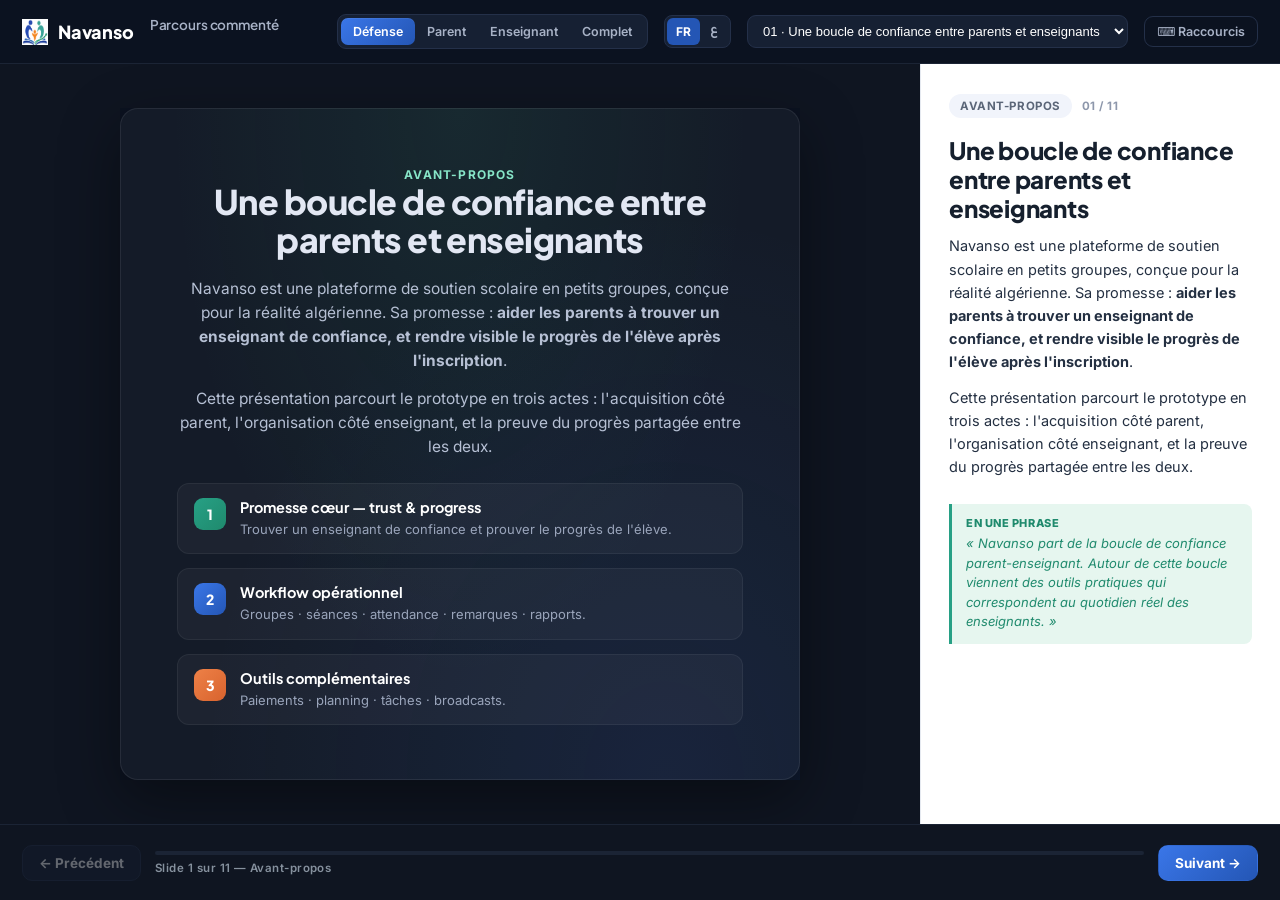
==== commit 67c5717d: "B22.1A — Arabic i18n infrastructure + Tajawal + RTL + landing AR + walkthrough shell AR" ====
--- a/03_CODED_MVP/navanso-coded-mvp-v1/walkthrough.html
+++ b/03_CODED_MVP/navanso-coded-mvp-v1/walkthrough.html
@@ -6,7 +6,11 @@
 <title>Navanso · Parcours commenté</title>
 <link rel="preconnect" href="https://fonts.googleapis.com"/>
 <link rel="preconnect" href="https://fonts.gstatic.com" crossorigin/>
-<link href="https://fonts.googleapis.com/css2?family=Inter:wght@400;500;600;700;800&family=Plus+Jakarta+Sans:wght@600;700;800&display=swap" rel="stylesheet"/>
+<link href="https://fonts.googleapis.com/css2?family=Inter:wght@400;500;600;700;800&family=Plus+Jakarta+Sans:wght@600;700;800&family=Tajawal:wght@400;500;700;800&display=swap" rel="stylesheet"/>
+<script>/* Initial dir/lang from localStorage to avoid LTR→RTL flash for AR users. */
+  (function(){var l=localStorage.getItem('nv_lang')==='ar'?'ar':'fr';
+   document.documentElement.dir=l==='ar'?'rtl':'ltr';
+   document.documentElement.lang=l;})();</script>
 <style>
 :root{
   --blue-700:#2456B5; --blue-800:#1E3A8A; --blue-600:#3A76E8; --blue-100:#D9E4FB; --blue-50:#EEF3FD;
@@ -61,6 +65,25 @@
 }
 .mode-seg button.on{background:linear-gradient(135deg,#3A76E8,#2456B5); color:#fff; box-shadow:0 1px 0 rgba(255,255,255,.06) inset}
 .mode-seg button:hover:not(.on){background:rgba(255,255,255,.05); color:#fff}
+
+/* Language toggle — same dark style as mode-seg */
+.lang-seg{display:inline-flex; background:#162033; border:1px solid #243049; border-radius:8px; padding:2px}
+.lang-seg button{background:transparent; color:#A8B2C6; border:0; padding:5px 9px; font-size:12px; font-weight:700; border-radius:6px; cursor:pointer; min-width:28px; transition:.15s ease}
+.lang-seg button.on{background:#2456B5; color:#fff}
+.lang-seg button:hover:not(.on){background:rgba(255,255,255,.05); color:#fff}
+.lang-seg button[data-lang="ar"]{font-family:'Tajawal','Inter',sans-serif; font-size:13.5px}
+
+/* RTL adjustments for the walkthrough chrome */
+[dir="rtl"] body, [dir="rtl"] .topbar, [dir="rtl"] .comm-pane,
+[dir="rtl"] .title, [dir="rtl"] .commentary p,
+[dir="rtl"] .why p, [dir="rtl"] .quote p, [dir="rtl"] .act-badge,
+[dir="rtl"] .step-num, [dir="rtl"] .mobile-hint, [dir="rtl"] .btn,
+[dir="rtl"] .progress .label, [dir="rtl"] .no-frame .card,
+[dir="rtl"] .topbar .title, [dir="rtl"] .topbar .pick{
+  font-family:'Tajawal','Inter',system-ui,sans-serif;
+}
+[dir="rtl"] .comm-pane{border-left:0; border-right:1px solid var(--line)}
+[dir="rtl"] .comm-pane::before{left:auto; right:0; border-radius:3px 0 0 3px}
 
 /* FRAME PANE */
 .frame-pane{grid-area:frame; position:relative; background:#0F1521; overflow:hidden}
@@ -364,10 +387,14 @@
     <span class="title">Parcours commenté</span>
     <div class="spacer"></div>
     <div class="mode-seg" id="modeSeg">
-      <button data-mode="defense" title="Parcours défense — 11 slides, ≈ 4 min">Défense</button>
-      <button data-mode="parent"  title="Validation côté parent — 9 slides, ≈ 3-4 min">Parent</button>
-      <button data-mode="tutor"   title="Validation côté enseignant — 10 slides, ≈ 5-6 min">Enseignant</button>
-      <button data-mode="full"    title="Walkthrough complet — 26 slides">Complet</button>
+      <button data-mode="defense" data-i18n="mode.defense"  title="Parcours défense — 11 slides, ≈ 4 min">Défense</button>
+      <button data-mode="parent"  data-i18n="mode.parent"   title="Validation côté parent — 9 slides, ≈ 3-4 min">Parent</button>
+      <button data-mode="tutor"   data-i18n="mode.tutor"    title="Validation côté enseignant — 10 slides, ≈ 5-6 min">Enseignant</button>
+      <button data-mode="full"    data-i18n="mode.full"     title="Walkthrough complet — 26 slides">Complet</button>
+    </div>
+    <div class="lang-seg" id="langSeg" role="group" aria-label="Langue / اللغة">
+      <button data-lang="fr" title="Français">FR</button>
+      <button data-lang="ar" title="العربية">ع</button>
     </div>
     <select id="picker" class="pick" title="Aller à un écran"></select>
     <button class="help-btn" id="helpBtn">⌨ Raccourcis</button>
@@ -423,7 +450,57 @@
    - act       : intro | a1 | a2 | a3 | outils | close (classe CSS du badge)
    - actLabel  : libellé du badge en haut
    - title, body[], why, quote
+
+   B22 — Language switching:
+   • `wtLang` holds the active language (read from localStorage shared with the
+     prototype iframe), default 'fr'. Switching writes localStorage, flips
+     <html dir>, reloads the iframe so the prototype picks up the new language.
+   • `WT_S` holds shell strings (topbar, mode buttons, hint, footer, etc.).
+   • Slide fields stay French for now (translated in Phase 1.D). The shell is
+     enough to feel localised on the landing/walkthrough chrome.
 */
+let wtLang = (localStorage.getItem('nv_lang') === 'ar') ? 'ar' : 'fr';
+const WT_S = {
+  fr: {
+    'topbar.title':   'Parcours commenté',
+    'topbar.help':    '⌨ Raccourcis',
+    'topbar.picker':  'Aller à un écran',
+    'mode.defense':   'Défense',
+    'mode.parent':    'Parent',
+    'mode.tutor':     'Enseignant',
+    'mode.full':      'Complet',
+    'prev':           '← Précédent',
+    'next':           'Suivant →',
+    'progress':       'Slide {n} sur {total} — {act}',
+    'mobileHint':     'Faites défiler ou touchez l\'écran pour interagir comme dans l\'application.',
+    'loading':        'Chargement…',
+    'why':            'Pourquoi ça compte',
+    'quote':          'En une phrase',
+  },
+  ar: {
+    'topbar.title':   'عرض مع الشرح',
+    'topbar.help':    '⌨ اختصارات',
+    'topbar.picker':  'الانتقال إلى شاشة',
+    'mode.defense':   'الدّفاع',
+    'mode.parent':    'وليّ',
+    'mode.tutor':     'أستاذ',
+    'mode.full':      'كامل',
+    'prev':           '→ السّابق',
+    'next':           'التّالي ←',
+    'progress':       'الشّريحة {n} من {total} — {act}',
+    'mobileHint':     'مرّر الشّاشة أو المسها للتفاعل مع التطبيق.',
+    'loading':        'جاري التحميل…',
+    'why':            'لماذا هذا مهم',
+    'quote':          'في جملة واحدة',
+  },
+};
+function wt(key, vars){
+  const dict = WT_S[wtLang] || WT_S.fr;
+  let s = dict[key] !== undefined ? dict[key] : (WT_S.fr[key] || key);
+  if(!vars) return s;
+  return Object.keys(vars).reduce((a,k)=>a.replace(new RegExp('\\{'+k+'\\}','g'), vars[k]), s);
+}
+
 const SLIDES = [
 
   // ─── INTRO ───────────────────────────────────────────────────────────
@@ -814,6 +891,63 @@
 }
 
 modeBtns.forEach(b => b.addEventListener('click', () => setMode(b.dataset.mode)));
+
+/* ───── Language toggle ─────
+   Wires the FR/ع buttons in the topbar. Switching:
+   - writes 'nv_lang' to localStorage (shared with the prototype iframe)
+   - updates <html dir> + <html lang>
+   - re-applies translated strings to topbar/footer/hint/etc.
+   - reloads the iframe with a fresh cache-bust so the prototype picks up
+     the new language too. */
+const langBtns = [...document.querySelectorAll('.lang-seg [data-lang]')];
+function syncLangButtons(){
+  langBtns.forEach(b => b.classList.toggle('on', b.dataset.lang === wtLang));
+}
+function applyLang(){
+  // Topbar
+  const titleEl = document.querySelector('.topbar .title');
+  if(titleEl) titleEl.textContent = wt('topbar.title');
+  const helpBtnEl = document.getElementById('helpBtn');
+  if(helpBtnEl) helpBtnEl.textContent = wt('topbar.help');
+  picker.title = wt('topbar.picker');
+  // Mode buttons
+  modeBtns.forEach(b => {
+    const key = b.dataset.i18n;
+    if(key) b.textContent = wt(key);
+  });
+  // Mobile hint
+  const hint = document.getElementById('mobileHint');
+  if(hint){
+    const spans = hint.querySelectorAll('span');
+    if(spans.length>=2) spans[1].textContent = wt('mobileHint');
+  }
+  // Frame loading
+  const fl = document.getElementById('frameLoading');
+  if(fl) fl.textContent = wt('loading');
+  // Footer
+  prevBtn.textContent = wt('prev');
+  nextBtn.textContent = wt('next');
+  syncLangButtons();
+}
+function setWtLang(lang){
+  if(lang!=='fr' && lang!=='ar') return;
+  if(wtLang === lang) return;
+  wtLang = lang;
+  localStorage.setItem('nv_lang', lang);
+  document.documentElement.dir = lang==='ar' ? 'rtl' : 'ltr';
+  document.documentElement.lang = lang;
+  applyLang();
+  rebuildPicker();   // option labels use wt() indirectly via slide titles (still FR for slides)
+  render();          // re-render commentary to update "Pourquoi ça compte" / "En une phrase" headings
+  // Reload the iframe so the prototype inside re-reads localStorage and renders
+  // in the new language. Skip if there's no iframe (no-frame slide).
+  if(currentFrame && viewSlides[i] && viewSlides[i].hash){
+    setSrc(viewSlides[i]);
+  }
+}
+langBtns.forEach(b => b.addEventListener('click', () => setWtLang(b.dataset.lang)));
+syncLangButtons();
+applyLang();
 
 function buildFrame(slide){
   // (re)create the frame element only if mobile/desktop changed or hash differs.
@@ -921,10 +1055,10 @@
   (slide.body||[]).forEach(p=>{ html += `<p>${p}</p>`; });
   html += `</div>`;
   if(slide.why){
-    html += `<div class="why"><span class="eyebrow">Pourquoi ça compte</span><p>${slide.why}</p></div>`;
+    html += `<div class="why"><span class="eyebrow">${wt('why')}</span><p>${slide.why}</p></div>`;
   }
   if(slide.quote){
-    html += `<div class="quote"><span>En une phrase</span><p>« ${slide.quote} »</p></div>`;
+    html += `<div class="quote"><span>${wt('quote')}</span><p>« ${slide.quote} »</p></div>`;
   }
   commPane.innerHTML = html;
   commPane.scrollTop = 0;
@@ -959,7 +1093,7 @@
   const denom = Math.max(1, viewSlides.length - 1);
   const pct = (i/denom) * 100;
   progBar.style.width = pct + '%';
-  progLbl.textContent = `Slide ${i+1} sur ${viewSlides.length} — ${slide.actLabel}`;
+  progLbl.textContent = wt('progress', {n:i+1, total:viewSlides.length, act:slide.actLabel});
   picker.value = i;
   prevBtn.disabled = i===0;
   nextBtn.disabled = i===viewSlides.length-1;
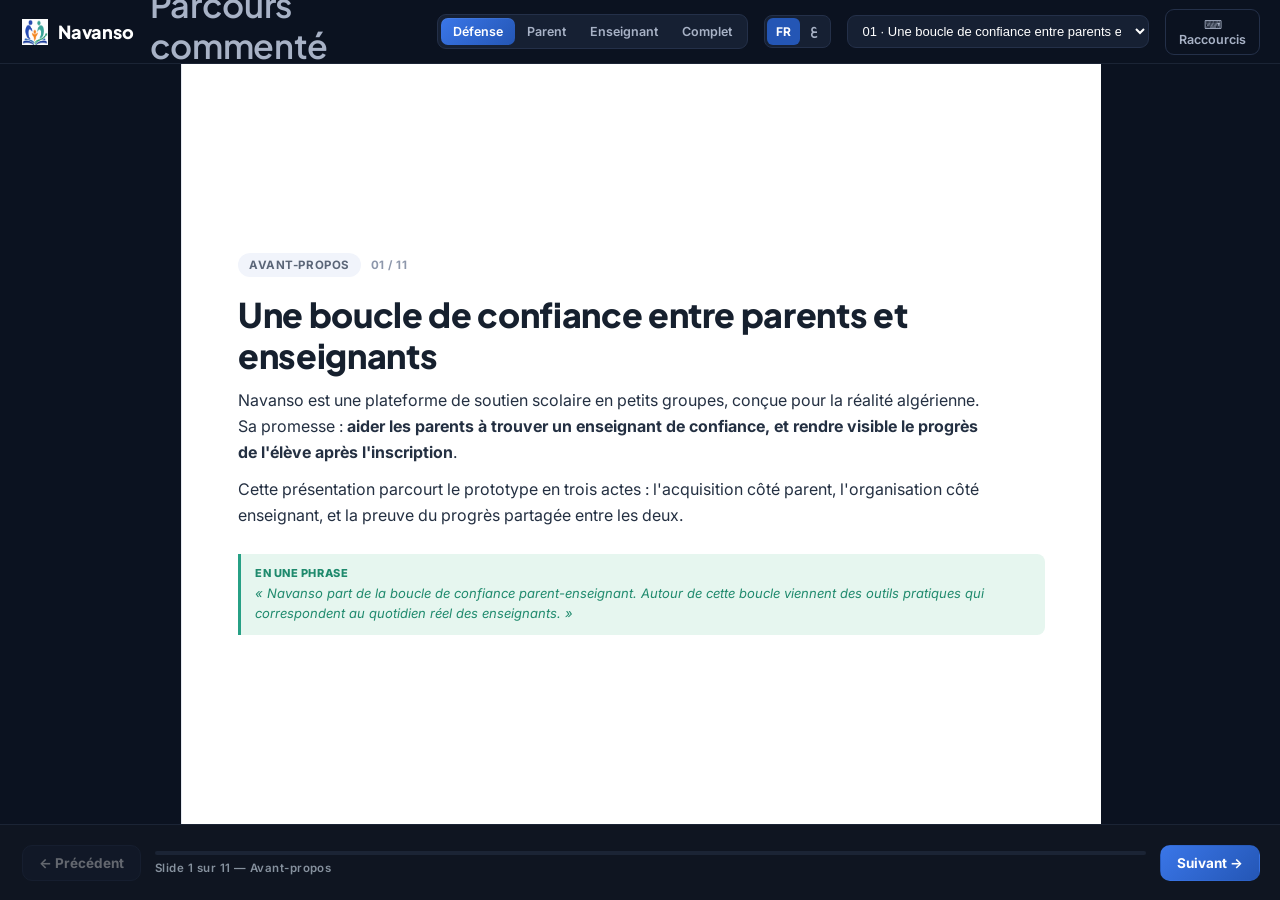
==== commit ffff271d: "fixes" ====
--- a/03_CODED_MVP/navanso-coded-mvp-v1/walkthrough.html
+++ b/03_CODED_MVP/navanso-coded-mvp-v1/walkthrough.html
@@ -36,6 +36,24 @@
     "footer footer";
   height:100vh; width:100vw;
 }
+/* No-iframe slides (intro, synthesis, closing) — use the full width on
+   desktop so the welcome / thank-you content stretches across the stage
+   instead of being squeezed into the right pane. */
+body.no-iframe-slide .stage{
+  grid-template-columns:1fr;
+  grid-template-areas:
+    "topbar"
+    "commentary"
+    "footer";
+}
+body.no-iframe-slide .frame-pane{display:none}
+body.no-iframe-slide .comm-pane{
+  max-width:920px; margin:0 auto; width:100%;
+  display:flex; flex-direction:column; justify-content:center;
+  padding:48px 56px;
+}
+body.no-iframe-slide .title{font-size:34px; max-width:760px}
+body.no-iframe-slide .commentary p{font-size:16px; line-height:1.6; max-width:760px}
 
 /* TOPBAR */
 .topbar{
@@ -241,6 +259,22 @@
 }
 .help-overlay .kr{display:flex;align-items:center;gap:10px;padding:6px 0;font-size:13.5px;color:var(--ink-2)}
 
+/* Guidelines modal — mobile-friendly */
+.guide-tip{display:flex;align-items:flex-start;gap:12px;padding:10px 0;border-top:1px solid #EEF1F5}
+.guide-tip .k{flex:none;min-width:72px;padding:4px 10px;background:#E9F0FF;color:#3A5CDB;border-radius:8px;font-weight:700;font-size:12.5px;text-align:center;font-family:var(--font-d)}
+.guide-tip .v{font-size:14px;line-height:1.5;color:#3C4A5C}
+.guide-lang-btn.on{background:#fff!important;color:#1F8A6D!important;box-shadow:0 1px 3px rgba(0,0,0,.08)}
+[dir="rtl"] #guideContent, [dir="rtl"] #guideCloseLabel{font-family:var(--font-ar,'Tajawal',sans-serif)}
+@media (max-width: 540px){
+  .help-overlay{padding:14px}
+  .help-overlay .box{padding:22px 18px;max-height:calc(100vh - 28px);overflow:auto;border-radius:14px}
+  .help-overlay h3{font-size:18px}
+  .guide-tip{flex-direction:column;gap:6px;padding:10px 0}
+  .guide-tip .k{min-width:0;align-self:flex-start;padding:3px 8px;font-size:11.5px}
+  .guide-tip .v{font-size:13.5px;line-height:1.5}
+  #guideClose{padding:14px 16px !important;font-size:14.5px !important}
+}
+
 /* Mid-size screens — keep the side-by-side layout but shrink the iframe */
 @media (max-width: 1280px){
   .stage{grid-template-columns:1fr 360px}
@@ -362,6 +396,14 @@
      already shows their content. Drop the duplicate no-frame card on mobile. */
   body.no-iframe-slide .frame-pane{display:none}
   body.no-iframe-slide .mobile-hint{display:none}
+  /* Make no-iframe slides feel full-screen, not a half-page card. */
+  body.no-iframe-slide .comm-pane{
+    min-height:calc(100vh - 116px); /* topbar + footer */
+    display:flex; flex-direction:column; justify-content:center;
+    padding:32px 22px 36px;
+  }
+  body.no-iframe-slide .commentary p{font-size:15px}
+  body.no-iframe-slide .title{font-size:24px}
 
   .btn{padding:8px 12px; font-size:12.5px}
   .progress .label{font-size:10.5px}
@@ -436,6 +478,21 @@
     <div class="kr"><span class="key">F</span> Plein écran (recommandé pour le jury)</div>
     <div class="kr"><span class="key">?</span> Cette aide</div>
     <div class="kr"><span class="key">Esc</span> Fermer</div>
+  </div>
+</div>
+
+<!-- GUIDELINES — shown on first entry to Mode Parent / Mode Enseignant -->
+<div class="help-overlay" id="guideOv">
+  <div class="box" id="guideBox" style="max-width:560px">
+    <!-- Language picker on top so the viewer chooses BEFORE reading the guide -->
+    <div id="guideLangBar" style="display:flex;gap:6px;justify-content:center;margin:-6px 0 16px;padding:4px;background:#F1F4F9;border-radius:99px;width:fit-content;margin-left:auto;margin-right:auto">
+      <button data-glang="fr" class="guide-lang-btn" style="border:none;background:transparent;padding:7px 18px;border-radius:99px;font-weight:700;font-size:13px;cursor:pointer;color:#5B6678;font-family:var(--font-d)">Français</button>
+      <button data-glang="ar" class="guide-lang-btn" style="border:none;background:transparent;padding:7px 18px;border-radius:99px;font-weight:700;font-size:14px;cursor:pointer;color:#5B6678;font-family:'Tajawal',sans-serif">العربية</button>
+    </div>
+    <div id="guideContent"></div>
+    <button id="guideClose" style="margin-top:18px;width:100%;padding:12px 16px;border:none;border-radius:10px;background:var(--blue-700);color:#fff;font-family:var(--font-d);font-weight:700;font-size:15px;cursor:pointer">
+      <span id="guideCloseLabel">J'ai compris — Commencer</span>
+    </button>
   </div>
 </div>
 
@@ -501,6 +558,260 @@
   return Object.keys(vars).reduce((a,k)=>a.replace(new RegExp('\\{'+k+'\\}','g'), vars[k]), s);
 }
 
+/* Central map for act badge text (repeated across many slides). */
+const ACT_LABELS_AR = {
+  'Avant-propos':                                  'تمهيد',
+  'Acte 1 · Le parent cherche un enseignant':      'الفصل 1 · الوالد يبحث عن أستاذ',
+  'Acte 2 · L\'enseignant organise son suivi':     'الفصل 2 · الأستاذ يُنظّم متابعته',
+  'Acte 3 · Le progrès devient visible':           'الفصل 3 · التقدّم يصبح واضحاً',
+  'Outils complémentaires':                        'أدوات تكميليّة',
+  'Synthèse · trois couches, une boucle':          'الخلاصة · ثلاث طبقات وحلقة ثقة واحدة',
+  'Validation · côté parent':                      'التحقّق · من جانب الوالد',
+  'Validation · côté enseignant':                  'التحقّق · من جانب الأستاذ',
+};
+
+/* Arabic translations of the slides used in Mode Parent + the 3-layer closing.
+   Keyed by `step` to keep the FR SLIDES array untouched. Tutor-side slides
+   stay in French until Phase 2 — they are not in Mode Parent anyway. */
+const SLIDE_TR = {
+  '00': {
+    title:'حلقة ثقة بين الأولياء والأساتذة',
+    body:[
+      'Navanso منصّة للدّعم المدرسيّ في أفواج صغيرة، مصمَّمة لواقع الجزائر. هدفها: <b>تسهيل بحث الأولياء عن أستاذ موثوق، وتجعل تقدّم التّلميذ واضحاً لهم بعد التّسجيل.</b>',
+      'هذا العرض يأخذك في النّموذج التّجريبيّ عبر ثلاثة فصول: كيف يبحث الوالد عن أستاذ، كيف يُنظّم الأستاذ متابعته، وكيف يصير التّقدّم مرئيّاً للطّرفين.',
+    ],
+    quote:'Navanso تنطلق من حلقة الثّقة بين الوالد والأستاذ. وحول هذه الحلقة تُضاف أدوات عمليّة تناسب اليوم العاديّ للأستاذ.',
+  },
+  '01': {
+    title:'الصّفحة الرّئيسيّة — التّلميذ في المركز',
+    body:[
+      'ثلاث صور تدور حول علامة Navanso: الوالد، الأستاذ، والتّقرير المُرسَل. التّلميذ، الذي يرمز إليه الشّعار المركزي، هو ما يربط بينهم.',
+      'دعوتان واضحتان للفعل: <b>البحث عن أستاذ</b> للأولياء، و<b>أنا أستاذ</b> للأساتذة.',
+    ],
+    why:'Navanso موجَّهة إلى جمهورين يعيشان في نفس المنصّة: الأولياء الذين يبحثون عن متابعة جيّدة، والأساتذة الذين يريدون تنظيم عملهم بشكل أفضل.',
+  },
+  '02': {
+    title:'المسار في أربع خطوات',
+    body:[
+      'أربع بطاقات تُلخّص تجربة الوالد: <b>أجد أستاذاً · أطلب حصّة تجريبيّة · يتابع الأستاذ طفلي · أتلقّى تقريراً واضحاً</b>.',
+      'المسار يُروى بضمير المتكلّم لجعل المشروع ملموساً مباشرةً.',
+    ],
+    why:'الحصّة التّجريبيّة وُضعت قصداً في وسط المسار: تُطابق الممارسة الفعليّة حيث يلتقي الأولياء والأساتذة قبل أيّ التزام.',
+  },
+  '03': {
+    title:'البحث عن أستاذ',
+    body:[
+      'مرشّحات حسب المادة، المستوى، الولاية، والصّيغة (حضوري أو عن بُعد). كلّ بطاقة تعرض سعة الفوج — مثلاً <b>4 أماكن متبقّية من 8</b> — وسعراً إرشاديّاً.',
+      'أيقونة القلب تُتيح حفظ الأستاذ لمقارنته لاحقاً.',
+    ],
+    why:'رؤية سعة الفوج والأماكن المتوفّرة قبل أيّ اتّصال تُساعد الأولياء على تصفية اختياراتهم دون مكالمات لا داعي لها.',
+  },
+  '04': {
+    title:'الملف الشّخصي للأستاذ',
+    body:[
+      'تعريف، المواد المُدرَّسة، المستويات المُغطّاة، الطّريقة البيداغوجيّة، الأفواج المتوفّرة، وواجهة عرض الأدلّة المُقدَّمة من طرف الأستاذ (شهادات، صور، شهادات أولياء).',
+      'لوحة تواصل ترافق الوالد طوال القراءة، مع زرّ WhatsApp ونموذج تقرير للطّمأنينة قبل التّواصل.',
+    ],
+    why:'الملف الشّخصي للأستاذ هو الشّاشة التي تُؤسّس الثّقة قبل أوّل اتّصال. يحلّ محلّ التّوصيات غير الرّسميّة بعرض منظّم وقابل للتحقّق.',
+  },
+  '05': {
+    title:'القائمة المختصرة والمقارنة',
+    body:[
+      'جدول مقارنة جنباً إلى جنب: السّعر، الأماكن المتوفّرة، السّعة القصوى، الصّيغة، الموقع، التّقييم، توفّر حصّة تجريبيّة.',
+      'ملاحظة تُذكّر بأنّ الكثير من الأولياء يُفضّلون الاتّصال باثنين أو ثلاثة أساتذة عبر WhatsApp قبل الاختيار.',
+    ],
+    why:'مرحلة المقارنة هذه موجودة بالفعل في عادات الأولياء — Navanso تُنظّمها دون استبدال الاتّصال المباشر.',
+  },
+  '06': {
+    title:'طلب تسجيل أو حصّة تجريبيّة',
+    body:[
+      'استمارة منظّمة: اسم الطّفل، المستوى، الأوقات المُفضَّلة، الهدف. خانة للتّأشير تُتيح طلب <b>حصّة تجريبيّة مجانيّة</b>.',
+      'عند الإرسال، يستلم الأستاذ إشعاراً وتُفتح محادثة تلقائيّاً برسالة ترحيب.',
+    ],
+    why:'الحصّة التجريبيّة تُتيح للوالد والأستاذ فرصة اللّقاء قبل أيّ التزام، وتخلق انتقالاً أسلس بين البحث والتّسجيل.',
+  },
+  '07': {
+    title:'لوحة تحكّم الأستاذ',
+    body:[
+      'بعد التّواصل الأوّل، لا تتوقّف Navanso عند الرّبط بين الطّرفين: المنصّة تُساعد الأستاذ على هيكلة المتابعة الفعليّة للتّلميذ.',
+      'في الأعلى، بطاقة تُبرز <b>الحصّة القادمة</b> مع موضوعها والنّقاط للاستئناف والمكان. ثلاث إجراءات سريعة تحتها: إضافة تلميذ، إعداد تقرير، عرض التّلاميذ للمتابعة.',
+      'قسم يسرد التّلاميذ الذين يستحقّون اهتماماً خاصّاً — تراجع في الحضور أو تقرير في انتظار الإرسال.',
+    ],
+    why:'يرى الأستاذ فوراً ما يستدعي انتباهه دون البحث في عدّة قوائم.',
+  },
+  '08': {
+    title:'التّنقّل: الفضاء والأدوات',
+    body:[
+      'تنظَّم الشّريط الجانبيّ في مجموعتين: <b>الفضاء</b> للمتابعة اليوميّة (لوحة التّحكّم، الأفواج، التّلاميذ، الرّسائل، التّقييمات، التّقارير)، و<b>الأدوات</b> للوظائف التّكميليّة (الجدول، المهامّ، المدفوعات).',
+      'هذا الفصل يعكس الأولويّة المُعطاة للمتابعة البيداغوجيّة على حساب التّسيير الإداريّ.',
+    ],
+    why:'التّنظيم البصريّ يعكس فلسفة Navanso: متابعة التّلميذ والتّواصل مع الوالد قبل الإيقاع الإداريّ.',
+  },
+  '09': {
+    title:'أفواجي',
+    body:[
+      'نظرة عامّة قابلة للتّصفية: أفواج نشطة، كاملة، مؤرشفة. كلّ بطاقة تُبيّن سعة الفوج، الأماكن المتبقّية، الحصّة القادمة وعدد التّلاميذ الذين يستلزمون متابعة.',
+      'زرّ يُبرز إنشاء فوج جديد.',
+    ],
+    why:'أساتذة الدّعم في الجزائر يعملون غالباً في أفواج صغيرة. التّنظيم بالفوج يطابق واقعهم اليوميّ.',
+  },
+  '10': {
+    title:'تفاصيل الفوج',
+    body:[
+      'ثلاث علامات تبويب تنظّم حياة الفوج: <b>التّلاميذ · الحصص · المدفوعات</b>. لوحة جانبيّة تُلخّص الحصّة القادمة وتقترح إجراءات مثل إرسال رسالة جماعيّة على واتساب.',
+      'كلّ ما يتعلّق بالفوج يتمّ من هذه الصّفحة الواحدة.',
+    ],
+    why:'كلّ ما يخصّ الفوج — تلاميذ، حصص، مدفوعات، تواصل — في مكان واحد، تجنّباً للتّشتيت بين شاشات متعدّدة.',
+  },
+  '11': {
+    title:'ملفّ التّلميذ',
+    body:[
+      'ثلاث علامات تبويب: <b>المتابعة · السّجلّ · التّقارير</b>. تعرض المتابعة النّقاط الضّعيفة الجارية والمُصحَّحة، مع تقدّم بصريّ.',
+      'السّجلّ يسرد كلّ الحصص السّابقة مع الحضور والملاحظات؛ علامة التّبويب التّقارير تؤرشف الإرسالات السّابقة.',
+    ],
+    why:'يحفظ ملفّ التّلميذ ذاكرة كلّ الحصص السّابقة والتّقدّم المُحقَّق، حصّة بعد حصّة.',
+  },
+  '12': {
+    title:'تحضير حصّة',
+    body:[
+      'قبل الحصّة، يُحدِّد الأستاذ الموضوع، النّقاط للتّغطية، والنّقاط المُؤجَّلة من الحصّة السّابقة. خيار يُتيح استنساخ الحصّة السّابقة بسرعة.',
+      'التّحضير منفصل عن التّسجيل الذي يتمّ بعد الدّرس.',
+    ],
+    why:'تحضير الحصّة، ولو باختصار، يُحسّن جودة المتابعة ويُتيح استئناف العمل تماماً حيث توقّفت الحصّة السّابقة.',
+  },
+  '13': {
+    title:'تسجيل حصّة',
+    body:[
+      'لكلّ تلميذ: حالة <b>حاضر · متأخّر · غائب · بعذر</b>، ملاحظة حرّة، وعلامة تُمنح بنقرة واحدة (8/10/12/14/16/18) أو تُكتب بحرّيّة.',
+      'يؤشّر الأستاذ أيضاً على ما تمّت تغطيته في البرنامج، يُضيف عناصر جديدة أُنجزت خلال الحصّة، يُسجّل الواجبات وما يريد تذكّره للحصّة القادمة.',
+    ],
+    why:'صُمِّم التّسجيل ليأخذ نحو ثلاثين ثانية لكلّ تلميذ بعد الحصّة، حتّى لا يتحوّل الأستاذ إلى موظَّف إداريّ.',
+  },
+  '14': {
+    title:'تقييمات مُجمَّعة',
+    body:[
+      'نظرة شاملة على النّقاط الضّعيفة لكامل الفوج، مع عدد التّلاميذ المعنيّين بكلّ موضوع.',
+      'تُتيح تحديد ما يستحقّ المراجعة جماعيّاً في الحصص القادمة.',
+    ],
+    why:'الملاحظات المُدخَلة خلال الحصص تُغذّي عدّة عروض: متابعة فرديّة، عرض حسب الفوج، وإعداد تقارير الأولياء.',
+  },
+  '15': {
+    title:'صندوق الرّسائل',
+    body:[
+      'عرض موحَّد لمحادثات الأولياء، مُنظَّم حسب الحالة: <b>جديد · جارٍ · مقروء</b>. معاينة لآخر ملاحظة من الحصّة تُعطي السّياق قبل الفتح.',
+      'أوّل الاتّصالات (طلبات تسجيل دون تتمّة) متميّزة عن المحادثات النّشطة.',
+    ],
+    why:'التّواصل وليّ-أستاذ موحَّد مع سياق التّلميذ في متناول اليد، دون استبدال القنوات الشّخصيّة كواتساب.',
+  },
+  '16': {
+    title:'محادثة مع وليّ',
+    body:[
+      'العنوان يُذكّر بالتّلميذ المعنيّ، فوجه وآخر حصّة. حالات <b>مرئيّ</b> و<b>مقروء</b> تظهر على الرّسائل الصّادرة.',
+      'تُولَّد رسالة ترحيب تلقائيّاً عند تسجيل وليّ جديد.',
+    ],
+    why:'كلّ محادثة مرتبطة بسياقها — التّلميذ المعنيّ، الفوج، آخر حصّة — لتبادلات أدقّ.',
+  },
+  '17': {
+    title:'إعداد تقرير',
+    body:[
+      'انطلاقاً من الملاحظات المُدخَلة خلال الحصص، يقترح مساعد صياغة منظّمة: الحضور، آخر علامة، النّقاط القويّة، النّقاط الضّعيفة، توصية للبيت.',
+      'يُراجع الأستاذ ويعدّل كلّ قسم و<b>يُصادق</b> قبل الإرسال. لا يخرج أيّ تقرير دون مصادقة بشريّة.',
+    ],
+    why:'يُساعد المساعد على هيكلة الملاحظات في تقرير واضح، لكنّ الأستاذ يحتفظ بالتّحكّم الكامل: يُعدّل ويُصادق على كلّ قسم قبل المشاركة.',
+  },
+  '18': {
+    title:'مركز إدارة التّقارير',
+    body:[
+      'قائمة مُنظَّمة حسب الحالة: للإرسال، مُرسَلة، إشعارات استلام من الوليّ. خيار يُتيح إعداد تقارير فوج كامل دفعةً واحدة.',
+      'حين يفتح الوليّ التّقرير ويُؤكّد الاستلام، يصل الإشعار إلى الأستاذ.',
+    ],
+    why:'يتتبّع الأستاذ حالة كلّ تقرير: للإرسال، مُرسَل، مقروء، مؤكَّد من طرف الوليّ.',
+  },
+  '21': {
+    title:'فضاء الوالد — عرض العائلة',
+    body:[
+      'عرض موجَز للأولياء: الحصّة القادمة لكلّ طفل، أرشيف التّقارير المُستلَمة، حالة المدفوعات (محدَّث، في الانتظار، متأخّر).',
+      'الواجهة مُبسَّطة قصداً، دون تدفّق نشاطات ولا إشعارات متكرّرة.',
+    ],
+    why:'فضاء الوالد يهدف إلى الاطمئنان لا المراقبة — عرض هادئ يُعطي المعلومات الأساسيّة دون إثقال.',
+  },
+  '22': {
+    title:'الجدول الأسبوعيّ',
+    body:[
+      'تقويم الأسبوع، من الأحد إلى السّبت — مُكيَّف للتّقويم الجزائريّ حيث تقع العطلة في منتصف الأسبوع.',
+      'تنقّل بين الأسابيع السّابقة واللّاحقة؛ نقرة تفتح الحصّة لتحضيرها أو تسجيلها.',
+    ],
+    why:'تقويم أسبوعيّ لتصوّر الحصص القادمة والانتقال السّريع بين حصّة وأخرى.',
+  },
+  '23': {
+    title:'مهامّي',
+    body:[
+      'قائمة المهامّ التي يريد الأستاذ تذكّرها، مرتبطة بتلميذ أو فوج أو حصّة. مهمّة غير منتهية تُنقَل تلقائيّاً إلى الحصّة التّالية.',
+      'مُحرِّر سريع يُتيح إضافة مهمّة في لحظة.',
+    ],
+    why:'يمكن ربط المهامّ بتلميذ أو فوج أو حصّة، وتُنقَل تلقائيّاً إذا لم تُنجَز.',
+  },
+  '24': {
+    title:'متابعة المدفوعات',
+    body:[
+      'متابعة المدفوعات الشّهريّة حسب الفوج والتّلميذ. الحالات: <b>مدفوع · في الانتظار · متأخّر</b>، مع ملخّص في أعلى الصّفحة.',
+      'لا معالجة دفع عبر الإنترنت — متابعة بسيطة للدّفع نقداً، تتلاءم مع الممارسة الشّائعة في الجزائر.',
+    ],
+    why:'متابعة بسيطة للدّفع النّقديّ الشّهريّ، دون إدماج دفع إلكترونيّ — مُكيَّفة لواقع السّوق الجزائريّ.',
+  },
+  '27': {
+    title:'شكراً على تصفّحك Navanso',
+    body:[
+      'لقد اطّلعت على المسار من جانب الأستاذ: ظهور ملفّك، تنظيم الأفواج، تسجيل حصّة وإعداد تقرير للوليّ.',
+      'رأيك ثمين. بعض الأسئلة القصيرة (≈ 5 دقائق) حول الفائدة، واقعيّة الإدخال، القيمة لأولياء تلاميذك، واستعدادك لاستخدام مثل هذه الأداة يوميّاً.',
+      '<a href="https://docs.google.com/forms/d/e/1FAIpQLSeGL_XObO_f06v_PldRO2HH7iD-L7lV-lFOHxrT-auvOBOMoQ/viewform" target="_blank" rel="noopener" style="display:inline-flex;align-items:center;gap:8px;margin-top:6px;padding:12px 20px;background:linear-gradient(135deg,#3A76E8,#2456B5);color:#fff;border-radius:10px;text-decoration:none;font-weight:700;font-size:14.5px;box-shadow:0 4px 12px rgba(58,118,232,.25)">← فتح استبيان الأستاذ</a>',
+    ],
+  },
+  '19': {
+    title:'التّقرير المُستلَم من طرف الوالد (الهاتف)',
+    body:[
+      'يتكوّن التّقرير من سبعة أقسام قصيرة: ترويسة مُصادَق عليها · ملخّص الشّهر في سطر · الحضور والعلامة · تقدّم الشّهر · نقاط تحتاج إلى مراجعة · ما يُنصَح به في البيت · ملاحظة شخصيّة من الأستاذ.',
+      'في الأسفل، يُمكن للوالد تأكيد الاستلام، المشاركة عبر WhatsApp، تحميل التّقرير أو طباعته.',
+    ],
+    why:'صُمِّم التّقرير ليُقرأ بسرعة على الهاتف ويُشارَك بسهولة مع العائلة. الأقسام قصيرة عمداً لإيصال الجوهر دون إرهاق القارئ.',
+  },
+  '20': {
+    title:'المشاركة عبر WhatsApp',
+    body:[
+      'معاينة الرّسالة كما ستصل في محادثة WhatsApp الخاصّة بالوالد: بطاقة مُلخّصة للتّقرير ونصّ مرافق.',
+      'يُمكن إرسال الرّسالة باللّغة <b>الفرنسيّة</b> أو <b>بمزيج عربي-فرنسي</b>، حسب تفضيلات الوالد.',
+    ],
+    why:'يُشارَك التّقرير عبر WhatsApp، القناة التي يستعملها الأولياء يوميّاً — Navanso تندمج في هذا الاستعمال بدلاً من السّعي إلى استبداله.',
+  },
+  '25': {
+    title:'ثلاث طبقات، حلقة ثقة واحدة',
+    body:[
+      'الطّبقة 1 — <b>الوعد الأساسيّ</b>: تسهيل بحث الأولياء عن أستاذ موثوق، وجعل تقدّم التّلميذ مرئيّاً.',
+      'الطّبقة 2 — <b>المتابعة اليوميّة</b>: أفواج، حصص، ملاحظات وتقارير — ما يحوّل هذا الوعد إلى ممارسة فعليّة كلّ يوم.',
+      'الطّبقة 3 — <b>أدوات مكمّلة</b>: مدفوعات، جدول ومهامّ — تُيسّر يوم الأستاذ، دون أن تُبعده عن جوهر مهمّته.',
+    ],
+    quote:'تركّز Navanso على حلقة المتابعة والثّقة، وتُضيف حولها أدوات تسيير تُسهّل تبنّي المنصّة.',
+  },
+  '26': {
+    title:'شكراً على تصفّحك Navanso',
+    body:[
+      'لقد اطّلعت على المسار من جانب الوالد: البحث عن أستاذ، تصفّح الملفات الشّخصيّة، طلب حصّة تجريبيّة، واستلام تقرير متابعة واضح.',
+      'رأيك ثمين. بعض الأسئلة القصيرة (≈ 3 دقائق) لفهم ما بدا لك مفيداً ومُطمئناً، أو ما قد ينقص لراحتك.',
+      '<a href="https://docs.google.com/forms/d/e/1FAIpQLSdEAK0F-6XVbG7ms66A8lmCIKKnyfupfeFOrBr-KhX8vRaPFA/viewform" target="_blank" rel="noopener" style="display:inline-flex;align-items:center;gap:8px;margin-top:6px;padding:12px 20px;background:linear-gradient(135deg,#27A085,#1F8A6D);color:#fff;border-radius:10px;text-decoration:none;font-weight:700;font-size:14.5px;box-shadow:0 4px 12px rgba(39,160,133,.25)">← فتح استبيان الوليّ</a>',
+    ],
+  },
+};
+
+/* Resolve a slide field in the active language. Falls back to the FR string. */
+function tr(slide, field){
+  if(wtLang === 'ar'){
+    if(field === 'actLabel' && slide.actLabel && ACT_LABELS_AR[slide.actLabel]) return ACT_LABELS_AR[slide.actLabel];
+    const ar = SLIDE_TR[slide.step];
+    if(ar && ar[field] !== undefined) return ar[field];
+  }
+  return slide[field];
+}
+
 const SLIDES = [
 
   // ─── INTRO ───────────────────────────────────────────────────────────
@@ -789,9 +1100,9 @@
     title:'Merci d\'avoir parcouru Navanso',
     body:[
       'Vous venez de découvrir le parcours côté parent : la recherche d\'un enseignant, la consultation des profils, la demande de séance d\'essai, et la réception d\'un rapport de suivi clair.',
-      'Votre retour est précieux. Quelques questions courtes (≈ 3 minutes) pour comprendre ce qui vous a paru utile, rassurant, ou ce qui manquerait à votre tranquillité.'
-    ],
-    quote:'Lien du questionnaire parent : [à insérer]',
+      'Votre retour est précieux. Quelques questions courtes (≈ 3 minutes) pour comprendre ce qui vous a paru utile, rassurant, ou ce qui manquerait à votre tranquillité.',
+      '<a href="https://docs.google.com/forms/d/e/1FAIpQLSdEAK0F-6XVbG7ms66A8lmCIKKnyfupfeFOrBr-KhX8vRaPFA/viewform" target="_blank" rel="noopener" style="display:inline-flex;align-items:center;gap:8px;margin-top:6px;padding:12px 20px;background:linear-gradient(135deg,#27A085,#1F8A6D);color:#fff;border-radius:10px;text-decoration:none;font-weight:700;font-size:14.5px;box-shadow:0 4px 12px rgba(39,160,133,.25)">→ Répondre au questionnaire parent</a>'
+    ],
     closing:true,
     validationClosing:true
   },
@@ -800,9 +1111,9 @@
     title:'Merci d\'avoir parcouru Navanso',
     body:[
       'Vous venez de découvrir le parcours côté enseignant : la visibilité de votre profil, l\'organisation des groupes, la saisie d\'une séance et la génération d\'un rapport pour le parent.',
-      'Votre retour est précieux. Quelques questions courtes (≈ 5 minutes) sur l\'utilité, le réalisme de la saisie, la valeur pour vos parents d\'élèves, et votre disposition à utiliser ce type d\'outil au quotidien.'
-    ],
-    quote:'Lien du questionnaire enseignant : [à insérer]',
+      'Votre retour est précieux. Quelques questions courtes (≈ 5 minutes) sur l\'utilité, le réalisme de la saisie, la valeur pour vos parents d\'élèves, et votre disposition à utiliser ce type d\'outil au quotidien.',
+      '<a href="https://docs.google.com/forms/d/e/1FAIpQLSeGL_XObO_f06v_PldRO2HH7iD-L7lV-lFOHxrT-auvOBOMoQ/viewform" target="_blank" rel="noopener" style="display:inline-flex;align-items:center;gap:8px;margin-top:6px;padding:12px 20px;background:linear-gradient(135deg,#3A76E8,#2456B5);color:#fff;border-radius:10px;text-decoration:none;font-weight:700;font-size:14.5px;box-shadow:0 4px 12px rgba(58,118,232,.25)">→ Répondre au questionnaire enseignant</a>'
+    ],
     closing:true,
     validationClosing:true
   },
@@ -871,7 +1182,7 @@
   viewSlides.forEach((s, idx) => {
     const o = document.createElement('option');
     o.value = idx;
-    o.textContent = `${String(idx+1).padStart(2,'0')} · ${s.title}`;
+    o.textContent = `${String(idx+1).padStart(2,'0')} · ${tr(s,'title')}`;
     picker.appendChild(o);
   });
 }
@@ -888,9 +1199,172 @@
   rebuildPicker();
   syncModeButtons();
   render();
+  // Show guidelines on first entry to parent / tutor mode (per browser).
+  maybeShowGuidelines(m);
 }
 
 modeBtns.forEach(b => b.addEventListener('click', () => setMode(b.dataset.mode)));
+
+/* ───── Guidelines (one-time per mode) ───── */
+/* Labels for the "where to find the commentary" tip — adapts to viewport.
+   Desktop layout: commentary sits in the LEFT pane (RTL: right).
+   Mobile layout (<= 860px): commentary sits ABOVE the prototype iframe. */
+function commentaryLabels(){
+  const isMobile = window.matchMedia('(max-width: 860px)').matches;
+  return {
+    fr: {
+      key:   isMobile ? 'Lisez le panneau du haut'  : 'Lisez le panneau de côté',
+      parent:isMobile
+        ? 'Il s\'affiche au-dessus du prototype et décrit ce que voit le parent à chaque étape — c\'est le cœur du parcours.'
+        : 'Il décrit ce que voit le parent et pourquoi cela compte — c\'est le cœur du parcours.',
+      tutor: isMobile
+        ? 'Il s\'affiche au-dessus du prototype et explique ce que voit l\'enseignant à chaque étape, et pourquoi.'
+        : 'Il explique ce que voit l\'enseignant à cet endroit, et pourquoi.',
+    },
+    ar: {
+      key:   isMobile ? 'اقرأ اللّوحة في الأعلى' : 'اقرأ اللّوحة الجانبيّة',
+      parent:isMobile
+        ? 'تظهر فوق النّموذج وتشرح ما يراه الوالد في كلّ خطوة — وهي جوهر العرض.'
+        : 'تشرح ما يراه الوالد في كلّ خطوة ولماذا — وهي جوهر العرض.',
+      tutor: isMobile
+        ? 'تظهر فوق النّموذج وتشرح ما يراه الأستاذ في كلّ خطوة ولماذا.'
+        : 'تشرح ما يراه الأستاذ في كلّ خطوة ولماذا.',
+    },
+  };
+}
+function buildGuideTexts(){
+  const c = commentaryLabels();
+  return {
+    fr: {
+      parent: {
+        title:'Bienvenue dans le Mode Parent',
+        intro:'Vous allez parcourir l\'expérience d\'un parent qui découvre Navanso : la recherche d\'un enseignant, la prise de contact, la séance d\'essai, puis le rapport reçu.',
+        tips:[
+          ['→ ←', 'Utilisez les flèches pour avancer / reculer entre les étapes.'],
+          [c.fr.key, c.fr.parent],
+          ['Cliquez librement dans le prototype', 'Vous pouvez explorer, mais les flèches restent la meilleure façon de suivre le récit.'],
+          ['9 écrans, ~3 minutes', 'Le parcours est court et linéaire. À la fin, un lien vers un court questionnaire de retour.'],
+        ],
+        btn:'J\'ai compris — Commencer le parcours',
+      },
+      tutor: {
+        title:'Bienvenue dans le Mode Enseignant',
+        intro:'Vous allez voir comment Navanso aide un enseignant à organiser son suivi : groupes, séances, remarques, et la génération du rapport partagé au parent.',
+        tips:[
+          ['→ ←', 'Utilisez les flèches pour avancer / reculer entre les étapes.'],
+          [c.fr.key, c.fr.tutor],
+          ['Cliquez librement dans le prototype', 'Vous pouvez explorer, mais suivez les flèches pour ne rien manquer.'],
+          ['10 écrans, ~5 minutes', 'Le parcours couvre une séance type. À la fin, un court questionnaire de retour.'],
+        ],
+        btn:'J\'ai compris — Commencer le parcours',
+      },
+    },
+    ar: {
+      parent: {
+        title:'مرحباً في وضع الوالد',
+        intro:'ستكتشف تجربة وليّ يستعمل Navanso لأوّل مرّة: البحث عن أستاذ، التّواصل معه، طلب حصّة تجريبيّة، ثمّ استلام التّقرير.',
+        tips:[
+          ['→ ←', 'استعمل الأسهم للتّنقّل بين الخطوات.'],
+          [c.ar.key, c.ar.parent],
+          ['يمكنك النّقر في النّموذج', 'استكشف بحرّيّة، لكنّ الأسهم تبقى الطّريقة الأفضل لمتابعة القصّة.'],
+          ['9 شاشات، 3 دقائق تقريباً', 'مسار قصير ومتسلسل. في النّهاية رابط استبيان قصير.'],
+        ],
+        btn:'فهمت — لنبدأ',
+      },
+      tutor: {
+        title:'مرحباً في وضع الأستاذ',
+        intro:'ستكتشف كيف يُساعد Navanso الأستاذ على تنظيم متابعته: الأفواج، الحصص، الملاحظات، وإعداد التّقرير المُرسَل إلى الوليّ.',
+        tips:[
+          ['→ ←', 'استعمل الأسهم للتّنقّل بين الخطوات.'],
+          [c.ar.key, c.ar.tutor],
+          ['يمكنك النّقر في النّموذج', 'استكشف بحرّيّة، لكن تابع الأسهم حتّى لا تفوّتك خطوة.'],
+          ['10 شاشات، 5 دقائق تقريباً', 'يُغطّي المسار يوماً عاديّاً للأستاذ. في النّهاية استبيان قصير.'],
+        ],
+        btn:'فهمت — لنبدأ',
+      },
+    },
+  };
+}
+let GUIDE_TEXTS = buildGuideTexts();
+/* Rebuild on viewport flip so a desktop visitor who resizes to mobile (or vice
+   versa) sees the right wording the next time the modal opens. */
+window.addEventListener('resize', ()=>{ GUIDE_TEXTS = buildGuideTexts(); });
+const guideOv      = document.getElementById('guideOv');
+const guideContent = document.getElementById('guideContent');
+const guideClose   = document.getElementById('guideClose');
+const guideCloseLabel = document.getElementById('guideCloseLabel');
+function maybeShowGuidelines(modeName){
+  if(modeName !== 'parent' && modeName !== 'tutor') return;
+  const seenKey = 'nv_wt_guide_' + modeName;
+  if(localStorage.getItem(seenKey) === '1') return;
+  showGuidelines(modeName);
+}
+function showGuidelines(modeName){
+  const lang = (wtLang === 'ar') ? 'ar' : 'fr';
+  const g = (GUIDE_TEXTS[lang] && GUIDE_TEXTS[lang][modeName]) || GUIDE_TEXTS.fr[modeName];
+  if(!g) return;
+  const tipsHtml = g.tips.map(([k,v])=>(
+    '<div class="guide-tip"><span class="k">' + k + '</span><span class="v">' + v + '</span></div>'
+  )).join('');
+  guideContent.innerHTML =
+    '<h3 style="margin:0 0 10px;font-size:22px">' + g.title + '</h3>' +
+    '<p style="margin:0 0 14px;font-size:14.5px;line-height:1.55;color:#3C4A5C">' + g.intro + '</p>' +
+    '<div>' + tipsHtml + '</div>';
+  guideCloseLabel.textContent = g.btn;
+  guideOv.dataset.mode = modeName;
+  guideOv.classList.add('on');
+  if(typeof syncGuideLangButtons === 'function') syncGuideLangButtons();
+}
+guideClose.addEventListener('click', ()=>{
+  const m = guideOv.dataset.mode;
+  if(m) localStorage.setItem('nv_wt_guide_' + m, '1');
+  guideOv.classList.remove('on');
+});
+guideOv.addEventListener('click', e => { if(e.target===guideOv) guideClose.click(); });
+
+/* Sync the guide's lang-buttons "on" state. */
+function syncGuideLangButtons(){
+  document.querySelectorAll('.guide-lang-btn').forEach(b => {
+    b.classList.toggle('on', b.dataset.glang === wtLang);
+  });
+}
+/* Clicking FR/AR inside the guide swaps the walkthrough language (via the
+   existing setWtLang) AND rewrites the modal in the picked language. */
+function _wireGuideLangButtons(){
+  document.querySelectorAll('.guide-lang-btn').forEach(b => {
+    if(b._wired) return; b._wired = true;
+    b.addEventListener('click', ()=>{
+      const newLang = b.dataset.glang;
+      if(newLang === wtLang){ syncGuideLangButtons(); return; }
+      if(typeof setWtLang === 'function') setWtLang(newLang);
+      // Rebuild guide texts with the new language + re-render in the open modal.
+      GUIDE_TEXTS = buildGuideTexts();
+      const m = guideOv.dataset.mode;
+      if(m) showGuidelines(m);
+    });
+  });
+}
+_wireGuideLangButtons();
+
+/* Initial-load trigger for guidelines.
+   Priority:
+   1. If URL has ?mode=parent or ?mode=tutor → ALWAYS show the modal (shared
+      link likely opened by someone new, regardless of stored seen-flag).
+   2. Otherwise, only show on the very first entry per browser (seen-flag).
+   This script tag runs after the DOM is built, so we call it immediately
+   without waiting for DOMContentLoaded (which may have already fired). */
+(function initGuidelines(){
+  const urlModeNow = new URLSearchParams(location.search).get('mode');
+  if(urlModeNow === 'parent' || urlModeNow === 'tutor'){
+    // Reset the seen-flag so the shared link always greets the new viewer.
+    localStorage.removeItem('nv_wt_guide_' + urlModeNow);
+    showGuidelines(urlModeNow);
+    return;
+  }
+  if(mode === 'parent' || mode === 'tutor'){
+    maybeShowGuidelines(mode);
+  }
+})();
 
 /* ───── Language toggle ─────
    Wires the FR/ع buttons in the topbar. Switching:
@@ -1029,13 +1503,13 @@
 function renderNoFrame(slide){
   const wrap = document.createElement('div');
   wrap.className = 'no-frame';
-  let html = `<div class="card"><span class="kicker">${slide.actLabel}</span><h2>${slide.title}</h2>`;
-  (slide.body||[]).forEach(p=>{ html += `<p>${p}</p>`; });
+  let html = `<div class="card"><span class="kicker">${tr(slide,'actLabel')}</span><h2>${tr(slide,'title')}</h2>`;
+  (tr(slide,'body')||[]).forEach(p=>{ html += `<p>${p}</p>`; });
   if(slide.layers){
     html += `<div class="layers">
-      <div class="layer l1"><div class="num">1</div><div><h4>Promesse cœur — trust & progress</h4><p>Trouver un enseignant de confiance et prouver le progrès de l'élève.</p></div></div>
-      <div class="layer l2"><div class="num">2</div><div><h4>Workflow opérationnel</h4><p>Groupes · séances · attendance · remarques · rapports.</p></div></div>
-      <div class="layer l3"><div class="num">3</div><div><h4>Outils complémentaires</h4><p>Paiements · planning · tâches · broadcasts.</p></div></div>
+      <div class="layer l1"><div class="num">1</div><div><h4>${wtLang==='ar'?'الوعد الجوهري — الثّقة والتقدّم':'Promesse cœur — trust & progress'}</h4><p>${wtLang==='ar'?'إيجاد أستاذ موثوق وإثبات تقدّم التّلميذ.':'Trouver un enseignant de confiance et prouver le progrès de l\'élève.'}</p></div></div>
+      <div class="layer l2"><div class="num">2</div><div><h4>${wtLang==='ar'?'المتابعة العمليّة':'Workflow opérationnel'}</h4><p>${wtLang==='ar'?'أفواج · حصص · حضور · ملاحظات · تقارير.':'Groupes · séances · attendance · remarques · rapports.'}</p></div></div>
+      <div class="layer l3"><div class="num">3</div><div><h4>${wtLang==='ar'?'أدوات تكميليّة':'Outils complémentaires'}</h4><p>${wtLang==='ar'?'مدفوعات · جدول · مهام · رسائل جماعيّة.':'Paiements · planning · tâches · broadcasts.'}</p></div></div>
     </div>`;
   }
   html += `</div>`;
@@ -1047,18 +1521,20 @@
   const cls = slide.act || 'intro';
   let html = `
     <div class="act-row">
-      <span class="act-badge ${cls}">${slide.actLabel}</span>
+      <span class="act-badge ${cls}">${tr(slide,'actLabel')}</span>
       <span class="step-num">${String(i+1).padStart(2,'0')} / ${viewSlides.length}</span>
     </div>
-    <h2 class="title">${slide.title}</h2>
+    <h2 class="title">${tr(slide,'title')}</h2>
     <div class="commentary">`;
-  (slide.body||[]).forEach(p=>{ html += `<p>${p}</p>`; });
+  (tr(slide,'body')||[]).forEach(p=>{ html += `<p>${p}</p>`; });
   html += `</div>`;
-  if(slide.why){
-    html += `<div class="why"><span class="eyebrow">${wt('why')}</span><p>${slide.why}</p></div>`;
-  }
-  if(slide.quote){
-    html += `<div class="quote"><span>${wt('quote')}</span><p>« ${slide.quote} »</p></div>`;
+  const why = tr(slide,'why');
+  if(why){
+    html += `<div class="why"><span class="eyebrow">${wt('why')}</span><p>${why}</p></div>`;
+  }
+  const quote = tr(slide,'quote');
+  if(quote){
+    html += `<div class="quote"><span>${wt('quote')}</span><p>« ${quote} »</p></div>`;
   }
   commPane.innerHTML = html;
   commPane.scrollTop = 0;
@@ -1093,10 +1569,22 @@
   const denom = Math.max(1, viewSlides.length - 1);
   const pct = (i/denom) * 100;
   progBar.style.width = pct + '%';
-  progLbl.textContent = wt('progress', {n:i+1, total:viewSlides.length, act:slide.actLabel});
+  progLbl.textContent = wt('progress', {n:i+1, total:viewSlides.length, act:tr(slide,'actLabel')});
   picker.value = i;
   prevBtn.disabled = i===0;
   nextBtn.disabled = i===viewSlides.length-1;
+  // On mobile, every slide change should scroll the viewer back to the top of
+  // the commentary so they read the explanation BEFORE seeing the prototype.
+  // The stage scrolls internally on desktop (overflow:hidden) but the body
+  // scrolls on mobile (overflow:auto). Scroll both to be safe.
+  requestAnimationFrame(()=>{
+    try {
+      window.scrollTo({top:0, left:0, behavior:'auto'});
+      document.documentElement.scrollTop = 0;
+      document.body.scrollTop = 0;
+      commPane.scrollTop = 0;
+    } catch(e){}
+  });
 }
 
 function next(){ if(i<viewSlides.length-1){ i++; render(); } }
